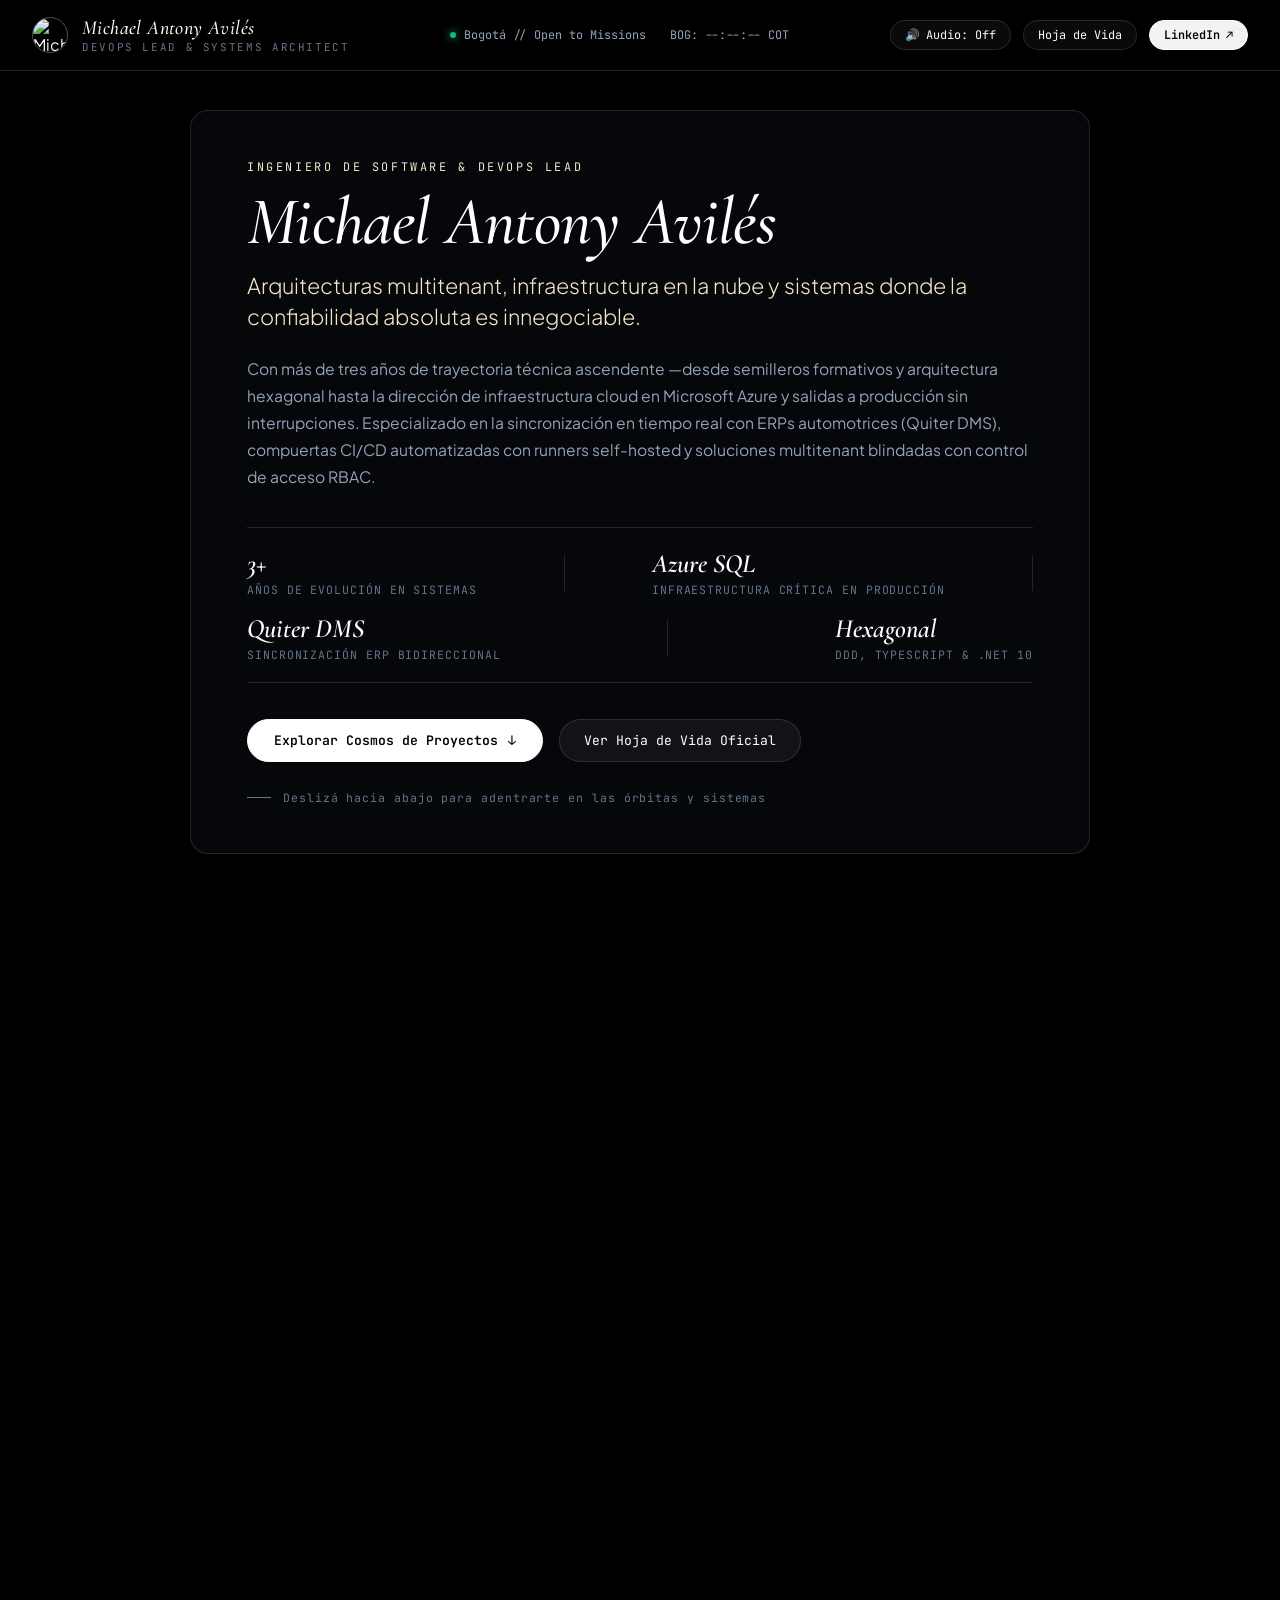
==== index.html @ 1e2b3e04 "feat(artistic): void black cosmos, nebulae dust, floating tech emblems and cursive typography" ====
<!DOCTYPE html>
<html lang="es">
<head>
  <meta charset="UTF-8">
  <meta name="viewport" content="width=device-width, initial-scale=1.0">
  <title>Michael Antony Avilés — DevOps Lead & Systems Architect</title>
  
  <meta name="description" content="Portal de Michael Antony Avilés. DevOps Lead, Arquitecturas Multitenant, .NET 10, Azure Cloud y Sistemas de Misión Crítica.">
  <meta property="og:title" content="Michael Antony Avilés — DevOps Lead & Systems Architect">
  <meta property="og:description" content="Exploración interactiva del cosmos de sistemas: Sysmed v2, Systime Enterprise, Cloud Azure y automatización.">
  <meta property="og:type" content="website">
  <meta name="theme-color" content="#000000">

  <link rel="stylesheet" href="css/style.css">
  
  <script type="importmap">
  {
    "imports": {
      "three": "https://cdnjs.cloudflare.com/ajax/libs/three.js/0.160.0/three.module.min.js",
      "three/addons/": "https://esm.sh/three@0.160.0/examples/jsm/"
    }
  }
  </script>
</head>
<body class="cosmos-artistic-mode">

  <!-- Fullscreen 3D WebGL Canvas Layer -->
  <div id="webgl-container"></div>
  <div class="cosmic-vignette"></div>

  <!-- Minimalist Artistic HUD Header -->
  <header class="hud-header">
    <div class="hud-content">
      <div class="hud-brand" id="btn-brand-home" style="cursor: pointer;">
        <img src="https://github.com/Mitchel2003.png" alt="Michael Avilés" class="hud-avatar" width="34" height="34">
        <div class="hud-callsign">
          <span class="hud-name">Michael Antony Avilés</span>
          <span class="hud-tag">DevOps Lead & Systems Architect</span>
        </div>
      </div>

      <div class="hud-telemetry">
        <div class="telemetry-item">
          <span class="status-beacon"></span>
          <span>Bogotá // Open to Missions</span>
        </div>
        <div class="telemetry-item" id="telemetry-time">
          BOG: --:--:-- COT
        </div>
      </div>

      <div class="hud-actions">
        <button class="hud-btn" id="sound-toggle" title="Activar/Silenciar Audio">
          <span id="sound-icon">🔊</span>
          <span id="sound-label">Audio: Off</span>
        </button>
        <button class="hud-btn btn-open-cv" title="Ver Hoja de Vida Completa">
          <span>Hoja de Vida</span>
        </button>
        <a href="https://linkedin.com/in/Mitchel2003" target="_blank" rel="noopener noreferrer" class="hud-btn primary">
          <span>LinkedIn</span>
          <span>↗</span>
        </a>
      </div>
    </div>
  </header>

  <!-- Two-Phase Scroll Container -->
  <div class="scroll-wrapper" id="scroll-wrapper">

    <!-- PHASE 1: Artistic Executive Profile (Human, Elegant, Cursive Accents) -->
    <section class="section-presentation" id="sec-presentation">
      <div class="profile-artistic">
        <span class="kicker-artistic">Ingeniero de Software & DevOps Lead</span>
        <h1 class="name-artistic">Michael Antony Avilés</h1>
        <p class="subtitle-artistic">
          Arquitecturas multitenant, infraestructura en la nube y sistemas donde la confiabilidad absoluta es innegociable.
        </p>

        <p class="narrative-text">
          Con más de tres años de trayectoria técnica ascendente —desde semilleros formativos y arquitectura hexagonal 
          hasta la dirección de infraestructura cloud en Microsoft Azure y salidas a producción sin interrupciones. 
          Especializado en la sincronización en tiempo real con ERPs automotrices (Quiter DMS), compuertas CI/CD automatizadas 
          con runners self-hosted y soluciones multitenant blindadas con control de acceso RBAC.
        </p>

        <!-- Floating Architectural Metrics -->
        <div class="metrics-row">
          <div class="metric-item">
            <span class="metric-num">3+</span>
            <span class="metric-label">Años de Evolución en Sistemas</span>
          </div>
          <div class="metric-divider"></div>
          <div class="metric-item">
            <span class="metric-num">Azure SQL</span>
            <span class="metric-label">Infraestructura Crítica en Producción</span>
          </div>
          <div class="metric-divider"></div>
          <div class="metric-item">
            <span class="metric-num">Quiter DMS</span>
            <span class="metric-label">Sincronización ERP Bidireccional</span>
          </div>
          <div class="metric-divider"></div>
          <div class="metric-item">
            <span class="metric-num">Hexagonal</span>
            <span class="metric-label">DDD, TypeScript & .NET 10</span>
          </div>
        </div>

        <div class="artistic-actions">
          <button class="action-explore" id="btn-scroll-to-cosmos">
            <span>Explorar Cosmos de Proyectos</span>
            <span class="action-arrow">↓</span>
          </button>
          <button class="action-cv btn-open-cv">
            <span>Ver Hoja de Vida Oficial</span>
          </button>
        </div>

        <div class="scroll-indicator">
          <span class="scroll-line"></span>
          <span>Deslizá hacia abajo para adentrarte en las órbitas y sistemas</span>
        </div>
      </div>
    </section>

    <!-- PHASE 2: Deep 3D Cosmos Space Viewport -->
    <section class="section-cosmos" id="sec-cosmos">
      <div class="cosmos-title-overlay" id="cosmos-badge">
        <span class="cosmos-kicker">Órbitas Tecnológicas</span>
        <h2 class="cosmos-heading">Sistemas Alrededor de la Singularidad</h2>
        <p class="cosmos-subtext">Hacé click en cualquier tecnología o arrastrá para navegar en 360°.</p>
      </div>
    </section>

  </div>

  <!-- Floating Holographic Project Dossier Panel -->
  <aside class="project-dossier" id="project-dossier">
    <div class="dossier-header">
      <div>
        <span class="dossier-badge" id="dossier-badge">PRODUCCIÓN ACTIVA</span>
        <h2 class="dossier-title" id="dossier-title">Systime Enterprise</h2>
        <span class="dossier-tech-tag" id="dossier-tech-tag">C# / .NET 10</span>
      </div>
      <button class="dossier-close" id="dossier-close" title="Cerrar y volver a la singularidad">✕</button>
    </div>

    <div class="dossier-body">
      <div class="dossier-role" id="dossier-role">DevOps Lead & Systems Engineer</div>
      <p class="dossier-desc" id="dossier-desc">
        Plataforma empresarial para talleres y concesionarios con sincronización en tiempo real hacia ERP Quiter DMS.
      </p>

      <div class="dossier-section-label">STACK & ARQUITECTURA</div>
      <div class="tech-pills" id="dossier-tech-pills">
        <!-- Injected dynamically -->
      </div>
    </div>

    <div class="dossier-footer">
      <a href="#" target="_blank" rel="noopener noreferrer" class="dossier-btn-main" id="dossier-link">
        <span>Ir al Proyecto / Repositorio</span>
        <span>↗</span>
      </a>
      <button class="dossier-btn-sub btn-open-cv">
        <span>Ficha en CV</span>
      </button>
    </div>
  </aside>

  <!-- Tactical Orbital Dock (Bottom Selector with Real Tech Icons) -->
  <nav class="orbit-dock" id="orbit-dock">
    <button class="dock-btn active" data-target="singularidad">
      <span class="dock-icon">⊙</span>
      <span class="dock-text">Singularidad</span>
    </button>
    <button class="dock-btn" data-target="sysmed-v2" title="Proyecto Núcleo Central">
      <img src="assets/icons/typescript.svg" alt="TypeScript" width="16" height="16">
      <span class="dock-text">Sysmed v2 (Núcleo)</span>
    </button>
    <button class="dock-btn" data-target="systime" title="C# / .NET 10 - Actual">
      <img src="assets/icons/dotnet.svg" alt=".NET" width="16" height="16">
      <span class="dock-text">Systime (C# / .NET)</span>
    </button>
    <button class="dock-btn" data-target="ecommerce" title="TypeScript E-Commerce">
      <img src="assets/icons/typescript.svg" alt="TypeScript" width="16" height="16">
      <span class="dock-text">E-Commerce (TS)</span>
    </button>
    <button class="dock-btn" data-target="gestion-salud" title="JavaScript SisMed v0">
      <img src="assets/icons/javascript.svg" alt="JavaScript" width="16" height="16">
      <span class="dock-text">SisMed v0 (JS)</span>
    </button>
    <button class="dock-btn" data-target="kequi" title="Java App Kequi">
      <img src="assets/icons/java.svg" alt="Java" width="16" height="16">
      <span class="dock-text">App Kequi (Java)</span>
    </button>
    <button class="dock-btn" data-target="rpa-bots" title="Python & Win32 RPA">
      <img src="assets/icons/python.svg" alt="Python" width="16" height="16">
      <span class="dock-text">Bots RPA (Python)</span>
    </button>
  </nav>

  <!-- Interactive CV Modal Viewer -->
  <div class="modal-backdrop" id="cv-modal-backdrop">
    <div class="cv-modal">
      <div class="cv-modal-header">
        <div class="cv-modal-title">
          <span>Michael Antony Avilés — Hoja de Vida Oficial</span>
        </div>
        <div class="cv-modal-actions">
          <button class="cv-modal-btn" id="btn-print-cv" title="Imprimir o guardar como PDF">
            🖨 Imprimir / PDF
          </button>
          <a href="cv_template.html" target="_blank" class="cv-modal-btn" title="Abrir en pestaña completa">
            ↗ Pestaña Nueva
          </a>
          <button class="cv-modal-btn" id="btn-close-cv" style="background: rgba(239, 68, 68, 0.2); border-color: rgba(239, 68, 68, 0.4);">
            ✕ Cerrar
          </button>
        </div>
      </div>
      <iframe id="cv-iframe" class="cv-iframe" src="cv_template.html" title="CV Viewer"></iframe>
    </div>
  </div>

  <script type="module" src="js/main.js"></script>
</body>
</html>
---- css/style.css ----
@import url('https://fonts.googleapis.com/css2?family=Cormorant+Garamond:ital,wght@0,300;0,400;0,500;0,600;0,700;1,400;1,600;1,700&family=Italiana&family=JetBrains+Mono:wght@300;400;500&family=Plus+Jakarta+Sans:wght@300;400;500;600;700&display=swap');

:root {
  --bg-pure: #000000;
  --bg-glass: rgba(10, 12, 18, 0.72);
  --border-delicate: rgba(255, 255, 255, 0.12);
  --border-active: rgba(0, 245, 255, 0.45);
  
  --cyan: #00f5ff;
  --cyan-subtle: rgba(0, 245, 255, 0.15);
  --gold: #f5e6c8;
  --gold-glow: rgba(245, 230, 200, 0.25);
  --violet: #c084fc;
  --emerald: #10b981;
  
  --text-main: #f8fafc;
  --text-secondary: #94a3b8;
  --text-muted: #64748b;
  
  --font-serif: 'Cormorant Garamond', 'Italiana', Georgia, serif;
  --font-sans: 'Plus Jakarta Sans', -apple-system, sans-serif;
  --font-mono: 'JetBrains Mono', monospace;
  
  --radius-sm: 4px;
  --radius-md: 10px;
  --radius-lg: 18px;
}

* {
  margin: 0;
  padding: 0;
  box-sizing: border-box;
}

html {
  scroll-behavior: smooth;
  color-scheme: dark;
}

body.cosmos-artistic-mode {
  background-color: var(--bg-pure);
  color: var(--text-main);
  font-family: var(--font-sans);
  overflow-x: hidden;
  overflow-y: auto;
  min-height: 200vh;
}

/* 3D WebGL Canvas Layer */
#webgl-container {
  position: fixed;
  top: 0;
  left: 0;
  width: 100vw;
  height: 100vh;
  z-index: 1;
  pointer-events: auto;
  cursor: grab;
}

#webgl-container:active {
  cursor: grabbing;
}

.cosmic-vignette {
  position: fixed;
  top: 0;
  left: 0;
  width: 100vw;
  height: 100vh;
  background: radial-gradient(circle at 50% 50%, rgba(0, 0, 0, 0.1) 40%, rgba(0, 0, 0, 0.85) 100%);
  pointer-events: none;
  z-index: 2;
}

/* Artistic Minimalist Header */
.hud-header {
  position: fixed;
  top: 0;
  left: 0;
  right: 0;
  z-index: 80;
  padding: 16px 32px;
  background: rgba(0, 0, 0, 0.65);
  backdrop-filter: blur(20px);
  -webkit-backdrop-filter: blur(20px);
  border-bottom: 1px solid var(--border-delicate);
}

.hud-content {
  max-width: 1440px;
  margin: 0 auto;
  display: flex;
  align-items: center;
  justify-content: space-between;
  gap: 16px;
}

.hud-brand {
  display: flex;
  align-items: center;
  gap: 14px;
}

.hud-avatar {
  width: 36px;
  height: 36px;
  border-radius: 50%;
  border: 1px solid rgba(255, 255, 255, 0.3);
  object-fit: cover;
}

.hud-callsign {
  display: flex;
  flex-direction: column;
}

.hud-name {
  font-family: var(--font-serif);
  font-style: italic;
  font-size: 1.25rem;
  font-weight: 500;
  color: #ffffff;
  letter-spacing: 0.02em;
}

.hud-tag {
  font-family: var(--font-mono);
  font-size: 0.68rem;
  color: var(--text-muted);
  letter-spacing: 0.15em;
  text-transform: uppercase;
}

.hud-telemetry {
  display: flex;
  align-items: center;
  gap: 24px;
  font-family: var(--font-mono);
  font-size: 0.74rem;
  color: var(--text-secondary);
}

.telemetry-item {
  display: flex;
  align-items: center;
  gap: 8px;
}

.status-beacon {
  width: 6px;
  height: 6px;
  border-radius: 50%;
  background-color: var(--emerald);
  box-shadow: 0 0 8px var(--emerald);
}

.hud-actions {
  display: flex;
  align-items: center;
  gap: 12px;
}

.hud-btn {
  font-family: var(--font-mono);
  font-size: 0.74rem;
  padding: 6px 14px;
  border-radius: 9999px;
  background: rgba(255, 255, 255, 0.04);
  border: 1px solid var(--border-delicate);
  color: var(--text-main);
  cursor: pointer;
  display: inline-flex;
  align-items: center;
  gap: 6px;
  text-decoration: none;
  transition: all 0.25s ease;
}

.hud-btn:hover {
  background: rgba(255, 255, 255, 0.12);
  border-color: rgba(255, 255, 255, 0.3);
  transform: translateY(-1px);
}

.hud-btn.primary {
  background: rgba(255, 255, 255, 0.95);
  color: #000000;
  font-weight: 600;
  border-color: #ffffff;
}

.hud-btn.primary:hover {
  background: #ffffff;
  box-shadow: 0 0 16px rgba(255, 255, 255, 0.3);
}

/* Two-Phase Scroll Container */
.scroll-wrapper {
  position: relative;
  z-index: 10;
  width: 100%;
}

/* PHASE 1: Executive Profile (Artistic & Refined) */
.section-presentation {
  min-height: 100vh;
  display: flex;
  align-items: center;
  justify-content: center;
  padding: 110px 24px 70px 24px;
}

.profile-artistic {
  max-width: 900px;
  width: 100%;
  background: rgba(8, 10, 16, 0.7);
  backdrop-filter: blur(24px);
  -webkit-backdrop-filter: blur(24px);
  border: 1px solid var(--border-delicate);
  border-radius: var(--radius-lg);
  padding: 48px 56px;
  box-shadow: 0 30px 80px rgba(0, 0, 0, 0.85);
  position: relative;
}

.kicker-artistic {
  font-family: var(--font-mono);
  font-size: 0.74rem;
  letter-spacing: 0.22em;
  text-transform: uppercase;
  color: var(--gold);
  margin-bottom: 12px;
  display: block;
}

.name-artistic {
  font-family: var(--font-serif);
  font-style: italic;
  font-size: clamp(2.8rem, 5.5vw, 4.2rem);
  font-weight: 500;
  color: #ffffff;
  line-height: 1.05;
  margin-bottom: 12px;
  letter-spacing: -0.01em;
}

.subtitle-artistic {
  font-size: clamp(1.1rem, 2vw, 1.35rem);
  color: var(--gold);
  font-weight: 300;
  line-height: 1.45;
  margin-bottom: 24px;
  max-width: 760px;
}

.narrative-text {
  font-size: 0.98rem;
  color: var(--text-secondary);
  line-height: 1.72;
  margin-bottom: 36px;
  max-width: 820px;
}

/* Floating Architectural Metrics (Delicate hairline design) */
.metrics-row {
  display: flex;
  flex-wrap: wrap;
  align-items: center;
  justify-content: space-between;
  border-top: 1px solid var(--border-delicate);
  border-bottom: 1px solid var(--border-delicate);
  padding: 20px 0;
  margin-bottom: 36px;
  gap: 16px;
}

.metric-item {
  display: flex;
  flex-direction: column;
}

.metric-num {
  font-family: var(--font-serif);
  font-style: italic;
  font-size: 1.65rem;
  color: #ffffff;
  font-weight: 600;
}

.metric-label {
  font-family: var(--font-mono);
  font-size: 0.72rem;
  color: var(--text-muted);
  text-transform: uppercase;
  letter-spacing: 0.08em;
  margin-top: 2px;
}

.metric-divider {
  width: 1px;
  height: 36px;
  background-color: var(--border-delicate);
}

.artistic-actions {
  display: flex;
  flex-wrap: wrap;
  gap: 16px;
  margin-bottom: 28px;
}

.action-explore {
  font-family: var(--font-mono);
  font-size: 0.82rem;
  padding: 12px 26px;
  border-radius: 9999px;
  background: #ffffff;
  color: #000000;
  border: 1px solid #ffffff;
  cursor: pointer;
  display: inline-flex;
  align-items: center;
  gap: 10px;
  font-weight: 600;
  transition: all 0.25s ease;
}

.action-explore:hover {
  background: var(--gold);
  border-color: var(--gold);
  transform: translateY(-2px);
  box-shadow: 0 8px 24px rgba(255, 255, 255, 0.2);
}

.action-cv {
  font-family: var(--font-mono);
  font-size: 0.82rem;
  padding: 12px 24px;
  border-radius: 9999px;
  background: rgba(255, 255, 255, 0.05);
  border: 1px solid var(--border-delicate);
  color: #ffffff;
  cursor: pointer;
  transition: all 0.25s ease;
}

.action-cv:hover {
  background: rgba(255, 255, 255, 0.12);
  border-color: rgba(255, 255, 255, 0.4);
}

.scroll-indicator {
  display: flex;
  align-items: center;
  gap: 12px;
  font-family: var(--font-mono);
  font-size: 0.72rem;
  color: var(--text-muted);
  letter-spacing: 0.08em;
}

.scroll-line {
  width: 24px;
  height: 1px;
  background-color: var(--text-muted);
}

/* PHASE 2: Deep 3D Cosmos Space */
.section-cosmos {
  min-height: 100vh;
  position: relative;
  pointer-events: none;
}

.cosmos-title-overlay {
  position: fixed;
  top: 90px;
  left: 36px;
  max-width: 420px;
  z-index: 30;
  pointer-events: none;
  opacity: 0;
  transform: translateY(-10px);
  transition: opacity 0.5s ease, transform 0.5s ease;
}

.cosmos-title-overlay.visible {
  opacity: 1;
  transform: translateY(0);
}

.cosmos-kicker {
  font-family: var(--font-mono);
  font-size: 0.72rem;
  color: var(--gold);
  letter-spacing: 0.2em;
  text-transform: uppercase;
  display: block;
  margin-bottom: 4px;
}

.cosmos-heading {
  font-family: var(--font-serif);
  font-style: italic;
  font-size: 1.85rem;
  font-weight: 500;
  color: #ffffff;
  margin-bottom: 6px;
}

.cosmos-subtext {
  font-size: 0.84rem;
  color: var(--text-secondary);
}

/* Floating Holographic Project Dossier */
.project-dossier {
  position: fixed;
  right: 32px;
  top: 90px;
  bottom: 85px;
  width: 410px;
  max-width: calc(100vw - 40px);
  z-index: 70;
  background: rgba(5, 7, 12, 0.85);
  backdrop-filter: blur(28px);
  -webkit-backdrop-filter: blur(28px);
  border: 1px solid var(--border-delicate);
  border-radius: var(--radius-lg);
  box-shadow: 0 30px 70px rgba(0, 0, 0, 0.9), 0 0 30px rgba(255, 255, 255, 0.05);
  display: flex;
  flex-direction: column;
  justify-content: space-between;
  padding: 32px;
  transform: translateX(120%);
  opacity: 0;
  pointer-events: none;
  transition: transform 0.45s cubic-bezier(0.16, 1, 0.3, 1), opacity 0.4s ease;
}

.project-dossier.active {
  transform: translateX(0);
  opacity: 1;
  pointer-events: auto;
}

.dossier-header {
  display: flex;
  align-items: flex-start;
  justify-content: space-between;
  margin-bottom: 16px;
}

.dossier-badge {
  font-family: var(--font-mono);
  font-size: 0.7rem;
  padding: 4px 10px;
  border-radius: 9999px;
  background: rgba(255, 255, 255, 0.06);
  border: 1px solid rgba(255, 255, 255, 0.2);
  color: var(--gold);
  display: inline-block;
  margin-bottom: 8px;
}

.dossier-title {
  font-family: var(--font-serif);
  font-style: italic;
  font-size: 1.8rem;
  font-weight: 500;
  color: #ffffff;
  line-height: 1.15;
}

.dossier-tech-tag {
  font-family: var(--font-mono);
  font-size: 0.76rem;
  color: var(--cyan);
  display: block;
  margin-top: 4px;
}

.dossier-close {
  background: rgba(255, 255, 255, 0.05);
  border: 1px solid var(--border-delicate);
  color: #ffffff;
  width: 32px;
  height: 32px;
  border-radius: 50%;
  cursor: pointer;
  display: flex;
  align-items: center;
  justify-content: center;
  font-size: 0.85rem;
  transition: all 0.2s ease;
}

.dossier-close:hover {
  background: rgba(255, 255, 255, 0.2);
}

.dossier-body {
  flex: 1;
  overflow-y: auto;
  padding-right: 6px;
  margin-bottom: 20px;
}

.dossier-role {
  font-family: var(--font-mono);
  font-size: 0.82rem;
  color: #c4b5fd;
  margin-bottom: 12px;
}

.dossier-desc {
  font-size: 0.92rem;
  color: var(--text-secondary);
  line-height: 1.65;
  margin-bottom: 20px;
}

.dossier-section-label {
  font-family: var(--font-mono);
  font-size: 0.7rem;
  color: var(--gold);
  letter-spacing: 0.1em;
  margin-bottom: 10px;
}

.tech-pills {
  display: flex;
  flex-wrap: wrap;
  gap: 6px;
}

.tech-pill {
  font-family: var(--font-mono);
  font-size: 0.72rem;
  padding: 4px 10px;
  border-radius: var(--radius-sm);
  background: rgba(255, 255, 255, 0.05);
  border: 1px solid rgba(255, 255, 255, 0.1);
  color: #ffffff;
}

.dossier-footer {
  display: flex;
  gap: 12px;
  border-top: 1px solid var(--border-delicate);
  padding-top: 18px;
}

.dossier-btn-main {
  flex: 1;
  font-family: var(--font-mono);
  font-size: 0.78rem;
  padding: 10px 16px;
  border-radius: 9999px;
  background: #ffffff;
  color: #000000;
  border: 1px solid #ffffff;
  text-decoration: none;
  font-weight: 600;
  display: inline-flex;
  align-items: center;
  justify-content: center;
  gap: 8px;
  transition: all 0.2s ease;
}

.dossier-btn-main:hover {
  background: var(--gold);
  border-color: var(--gold);
}

.dossier-btn-sub {
  font-family: var(--font-mono);
  font-size: 0.78rem;
  padding: 10px 16px;
  border-radius: 9999px;
  background: rgba(255, 255, 255, 0.05);
  border: 1px solid var(--border-delicate);
  color: #ffffff;
  cursor: pointer;
  transition: all 0.2s ease;
}

.dossier-btn-sub:hover {
  background: rgba(255, 255, 255, 0.15);
}

/* Tactical Orbital Dock (Refined glass pill) */
.orbit-dock {
  position: fixed;
  bottom: 24px;
  left: 50%;
  transform: translateX(-50%);
  z-index: 50;
  display: flex;
  align-items: center;
  gap: 8px;
  background: rgba(6, 8, 14, 0.85);
  backdrop-filter: blur(24px);
  -webkit-backdrop-filter: blur(24px);
  border: 1px solid var(--border-delicate);
  border-radius: 9999px;
  padding: 6px 14px;
  box-shadow: 0 16px 40px rgba(0, 0, 0, 0.9);
  opacity: 0;
  pointer-events: none;
  transition: opacity 0.45s ease, transform 0.45s ease;
}

.orbit-dock.visible {
  opacity: 1;
  pointer-events: auto;
}

.dock-btn {
  font-family: var(--font-mono);
  font-size: 0.75rem;
  padding: 7px 14px;
  border-radius: 9999px;
  color: var(--text-secondary);
  background: none;
  border: 1px solid transparent;
  cursor: pointer;
  display: inline-flex;
  align-items: center;
  gap: 8px;
  transition: all 0.25s ease;
  white-space: nowrap;
}

.dock-btn:hover, .dock-btn.active {
  color: #ffffff;
  background: rgba(255, 255, 255, 0.12);
  border-color: rgba(255, 255, 255, 0.25);
}

.dock-btn.active {
  font-weight: 600;
  color: var(--gold);
}

/* CV Modal */
.modal-backdrop {
  position: fixed;
  top: 0;
  left: 0;
  width: 100vw;
  height: 100vh;
  background: rgba(0, 0, 0, 0.92);
  backdrop-filter: blur(16px);
  z-index: 200;
  display: none;
  justify-content: center;
  align-items: center;
  padding: 24px;
}

.modal-backdrop.active {
  display: flex;
}

.cv-modal {
  width: 100%;
  max-width: 960px;
  height: 90vh;
  background: #ffffff;
  border-radius: var(--radius-md);
  overflow: hidden;
  display: flex;
  flex-direction: column;
  box-shadow: 0 30px 80px rgba(0, 0, 0, 0.95);
  animation: modalScale 0.3s cubic-bezier(0.16, 1, 0.3, 1);
}

@keyframes modalScale {
  from { opacity: 0; transform: scale(0.96); }
  to { opacity: 1; transform: scale(1); }
}

.cv-modal-header {
  background: #0f172a;
  color: #ffffff;
  padding: 12px 20px;
  display: flex;
  align-items: center;
  justify-content: space-between;
  border-bottom: 1px solid rgba(255, 255, 255, 0.1);
}

.cv-modal-title {
  font-family: var(--font-sans);
  font-size: 0.92rem;
  font-weight: 600;
}

.cv-modal-actions {
  display: flex;
  align-items: center;
  gap: 10px;
}

.cv-modal-btn {
  font-family: var(--font-mono);
  font-size: 0.75rem;
  background: rgba(255, 255, 255, 0.12);
  color: #ffffff;
  border: 1px solid rgba(255, 255, 255, 0.2);
  border-radius: var(--radius-sm);
  padding: 5px 12px;
  cursor: pointer;
  text-decoration: none;
  transition: all 0.2s ease;
}

.cv-modal-btn:hover {
  background: #ffffff;
  color: #000000;
}

.cv-iframe {
  width: 100%;
  flex: 1;
  border: none;
  background: #f1f5f9;
}

/* Responsive */
@media (max-width: 768px) {
  .hud-telemetry {
    display: none;
  }

  .profile-artistic {
    padding: 32px 24px;
  }

  .metrics-divider {
    display: none;
  }

  .orbit-dock {
    width: 95%;
    overflow-x: auto;
    padding: 6px 8px;
    justify-content: flex-start;
  }

  .dock-btn {
    padding: 6px 10px;
    font-size: 0.7rem;
  }

  .project-dossier {
    left: 16px;
    right: 16px;
    width: auto;
    top: auto;
    bottom: 75px;
    height: 60vh;
  }
}
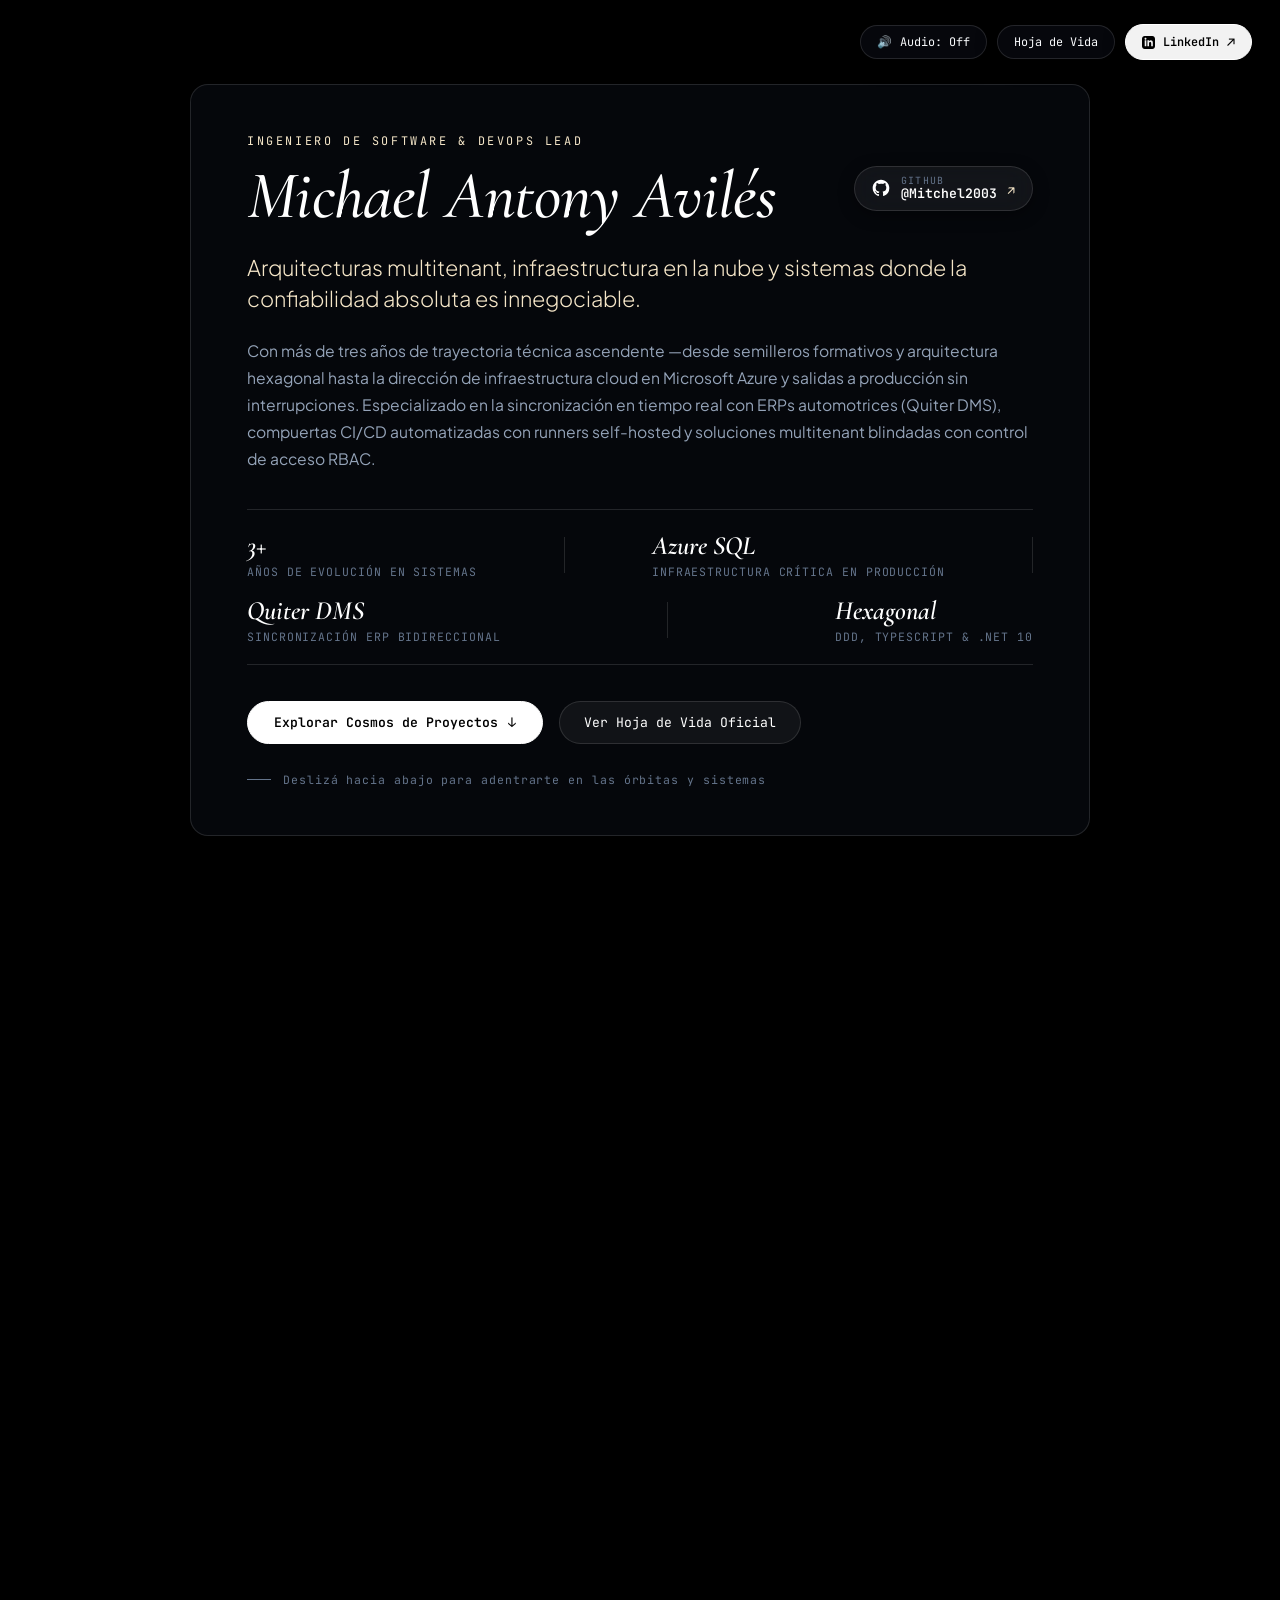
==== commit 9d215a73: "feat(cosmos): switch to csharp emblem, boost icon color fidelity, add github badge and constellation" ====
--- a/index.html
+++ b/index.html
@@ -28,42 +28,21 @@
   <div id="webgl-container"></div>
   <div class="cosmic-vignette"></div>
 
-  <!-- Minimalist Artistic HUD Header -->
-  <header class="hud-header">
-    <div class="hud-content">
-      <div class="hud-brand" id="btn-brand-home" style="cursor: pointer;">
-        <img src="https://github.com/Mitchel2003.png" alt="Michael Avilés" class="hud-avatar" width="34" height="34">
-        <div class="hud-callsign">
-          <span class="hud-name">Michael Antony Avilés</span>
-          <span class="hud-tag">DevOps Lead & Systems Architect</span>
-        </div>
-      </div>
-
-      <div class="hud-telemetry">
-        <div class="telemetry-item">
-          <span class="status-beacon"></span>
-          <span>Bogotá // Open to Missions</span>
-        </div>
-        <div class="telemetry-item" id="telemetry-time">
-          BOG: --:--:-- COT
-        </div>
-      </div>
-
-      <div class="hud-actions">
-        <button class="hud-btn" id="sound-toggle" title="Activar/Silenciar Audio">
-          <span id="sound-icon">🔊</span>
-          <span id="sound-label">Audio: Off</span>
-        </button>
-        <button class="hud-btn btn-open-cv" title="Ver Hoja de Vida Completa">
-          <span>Hoja de Vida</span>
-        </button>
-        <a href="https://linkedin.com/in/Mitchel2003" target="_blank" rel="noopener noreferrer" class="hud-btn primary">
-          <span>LinkedIn</span>
-          <span>↗</span>
-        </a>
-      </div>
-    </div>
-  </header>
+  <!-- Floating Corner Action Controls (Audio, CV, LinkedIn) -->
+  <aside class="floating-top-actions" aria-label="Controles del sistema">
+    <button class="action-pill" id="sound-toggle" title="Activar/Silenciar Audio">
+      <span id="sound-icon">🔊</span>
+      <span id="sound-label">Audio: Off</span>
+    </button>
+    <button class="action-pill btn-open-cv" title="Ver Hoja de Vida Completa">
+      <span>Hoja de Vida</span>
+    </button>
+    <a href="https://linkedin.com/in/Mitchel2003" target="_blank" rel="noopener noreferrer" class="action-pill primary" title="Conectar en LinkedIn">
+      <svg width="13" height="13" viewBox="0 0 24 24" fill="currentColor"><path d="M19 0h-14c-2.761 0-5 2.239-5 5v14c0 2.761 2.239 5 5 5h14c2.762 0 5-2.239 5-5v-14c0-2.761-2.238-5-5-5zm-11 19h-3v-11h3v11zm-1.5-12.268c-.966 0-1.75-.79-1.75-1.764s.784-1.764 1.75-1.764 1.75.79 1.75 1.764-.783 1.764-1.75 1.764zm13.5 12.268h-3v-5.604c0-3.368-4-3.113-4 0v5.604h-3v-11h3v1.765c1.396-2.586 7-2.777 7 2.476v6.759z"/></svg>
+      <span>LinkedIn</span>
+      <span class="ctrl-arrow">↗</span>
+    </a>
+  </aside>
 
   <!-- Two-Phase Scroll Container -->
   <div class="scroll-wrapper" id="scroll-wrapper">
@@ -71,8 +50,22 @@
     <!-- PHASE 1: Artistic Executive Profile (Human, Elegant, Cursive Accents) -->
     <section class="section-presentation" id="sec-presentation">
       <div class="profile-artistic">
-        <span class="kicker-artistic">Ingeniero de Software & DevOps Lead</span>
-        <h1 class="name-artistic">Michael Antony Avilés</h1>
+        <div class="name-header-row">
+          <div>
+            <span class="kicker-artistic">Ingeniero de Software & DevOps Lead</span>
+            <h1 class="name-artistic">Michael Antony Avilés</h1>
+          </div>
+          <a href="https://github.com/Mitchel2003" target="_blank" rel="noopener noreferrer" class="github-profile-badge" title="Visitar GitHub @Mitchel2003">
+            <svg width="20" height="20" viewBox="0 0 24 24" fill="currentColor">
+              <path fill-rule="evenodd" clip-rule="evenodd" d="M12 2C6.477 2 2 6.484 2 12.017c0 4.425 2.865 8.18 6.839 9.504.5.092.682-.217.682-.483 0-.237-.008-.868-.013-1.703-2.782.605-3.369-1.343-3.369-1.343-.454-1.158-1.11-1.466-1.11-1.466-.908-.62.069-.608.069-.608 1.003.07 1.53 1.032 1.53 1.032.892 1.53 2.341 1.088 2.91.832.092-.647.35-1.088.636-1.338-2.22-.253-4.555-1.113-4.555-4.951 0-1.093.39-1.988 1.029-2.688-.103-.253-.446-1.272.098-2.65 0 0 .84-.27 2.75 1.026A9.564 9.564 0 0112 6.844c.85.004 1.705.115 2.504.337 1.909-1.296 2.747-1.027 2.747-1.027.546 1.379.202 2.398.1 2.651.64.7 1.028 1.595 1.028 2.688 0 3.848-2.339 4.695-4.566 4.943.359.309.678.92.678 1.855 0 1.338-.012 2.419-.012 2.747 0 .268.18.58.688.482A10.019 10.019 0 0022 12.017C22 6.484 17.522 2 12 2z"/>
+            </svg>
+            <div class="github-badge-text">
+              <span class="github-label">GitHub</span>
+              <span class="github-handle">@Mitchel2003</span>
+            </div>
+            <span class="github-arrow">↗</span>
+          </a>
+        </div>
         <p class="subtitle-artistic">
           Arquitecturas multitenant, infraestructura en la nube y sistemas donde la confiabilidad absoluta es innegociable.
         </p>
@@ -169,37 +162,54 @@
     </div>
   </aside>
 
-  <!-- Tactical Orbital Dock (Bottom Selector with Real Tech Icons) -->
-  <nav class="orbit-dock" id="orbit-dock">
-    <button class="dock-btn active" data-target="singularidad">
-      <span class="dock-icon">⊙</span>
-      <span class="dock-text">Singularidad</span>
-    </button>
-    <button class="dock-btn" data-target="sysmed-v2" title="Proyecto Núcleo Central">
-      <img src="assets/icons/typescript.svg" alt="TypeScript" width="16" height="16">
-      <span class="dock-text">Sysmed v2 (Núcleo)</span>
-    </button>
-    <button class="dock-btn" data-target="systime" title="C# / .NET 10 - Actual">
-      <img src="assets/icons/dotnet.svg" alt=".NET" width="16" height="16">
-      <span class="dock-text">Systime (C# / .NET)</span>
-    </button>
-    <button class="dock-btn" data-target="ecommerce" title="TypeScript E-Commerce">
-      <img src="assets/icons/typescript.svg" alt="TypeScript" width="16" height="16">
-      <span class="dock-text">E-Commerce (TS)</span>
-    </button>
-    <button class="dock-btn" data-target="gestion-salud" title="JavaScript SisMed v0">
-      <img src="assets/icons/javascript.svg" alt="JavaScript" width="16" height="16">
-      <span class="dock-text">SisMed v0 (JS)</span>
-    </button>
-    <button class="dock-btn" data-target="kequi" title="Java App Kequi">
-      <img src="assets/icons/java.svg" alt="Java" width="16" height="16">
-      <span class="dock-text">App Kequi (Java)</span>
-    </button>
-    <button class="dock-btn" data-target="rpa-bots" title="Python & Win32 RPA">
-      <img src="assets/icons/python.svg" alt="Python" width="16" height="16">
-      <span class="dock-text">Bots RPA (Python)</span>
-    </button>
-  </nav>
+  <!-- Tactical Orbital Constellation Dock -->
+  <div class="dock-container" id="orbit-dock">
+    <div class="dock-hud-readout" id="dock-hud-readout">
+      <span class="readout-orbit" id="readout-orbit-label">SISTEMA:</span>
+      <span class="readout-name" id="readout-project-name">Singularidad Gravitacional</span>
+      <span class="readout-tech" id="readout-project-tech">• Vista General</span>
+    </div>
+
+    <nav class="constellation-dock">
+      <button class="constellation-node active" data-target="singularidad" data-orbit="CENTRO" data-name="Singularidad Gravitacional" data-tech="Vista General" title="Singularidad (Centro)">
+        <span class="node-icon-symbol">⊙</span>
+        <span class="node-tooltip">Singularidad</span>
+      </button>
+
+      <div class="constellation-divider"></div>
+
+      <button class="constellation-node core-node" data-target="sysmed-v2" data-orbit="NÚCLEO" data-name="Sysmed v2" data-tech="TypeScript / Node.js" title="Sysmed v2 (Proyecto Núcleo)">
+        <img src="assets/icons/typescript.svg" alt="TypeScript" width="22" height="22" class="node-icon-img">
+        <span class="node-core-ring"></span>
+        <span class="node-tooltip">Sysmed v2 (Núcleo)</span>
+      </button>
+
+      <button class="constellation-node" data-target="systime" data-orbit="ÓRBITA I" data-name="Systime Enterprise" data-tech="C# / .NET 10" title="Systime Enterprise (C# / .NET 10)">
+        <img src="assets/icons/csharp.svg" alt="C#" width="22" height="22" class="node-icon-img">
+        <span class="node-tooltip">Systime (C#)</span>
+      </button>
+
+      <button class="constellation-node" data-target="ecommerce" data-orbit="ÓRBITA II" data-name="E-Commerce Platform" data-tech="TypeScript / React" title="E-Commerce (TypeScript)">
+        <img src="assets/icons/typescript.svg" alt="TypeScript" width="22" height="22" class="node-icon-img">
+        <span class="node-tooltip">E-Commerce (TS)</span>
+      </button>
+
+      <button class="constellation-node" data-target="gestion-salud" data-orbit="ÓRBITA III" data-name="SisMed v0 / Gestión Salud" data-tech="JavaScript / Web" title="SisMed v0 (JavaScript)">
+        <img src="assets/icons/javascript.svg" alt="JavaScript" width="22" height="22" class="node-icon-img">
+        <span class="node-tooltip">SisMed v0 (JS)</span>
+      </button>
+
+      <button class="constellation-node" data-target="kequi" data-orbit="ÓRBITA IV" data-name="App Kequi" data-tech="Java / Android" title="App Kequi (Java)">
+        <img src="assets/icons/java.svg" alt="Java" width="22" height="22" class="node-icon-img">
+        <span class="node-tooltip">App Kequi (Java)</span>
+      </button>
+
+      <button class="constellation-node" data-target="rpa-bots" data-orbit="ÓRBITA V" data-name="Bots RPA & Win32" data-tech="Python & Win32" title="Bots RPA (Python & Win32)">
+        <img src="assets/icons/python.svg" alt="Python" width="22" height="22" class="node-icon-img">
+        <span class="node-tooltip">Bots RPA (Python)</span>
+      </button>
+    </nav>
+  </div>
 
   <!-- Interactive CV Modal Viewer -->
   <div class="modal-backdrop" id="cv-modal-backdrop">
--- a/css/style.css
+++ b/css/style.css
@@ -73,126 +73,131 @@
   z-index: 2;
 }
 
-/* Artistic Minimalist Header */
-.hud-header {
+/* Floating Corner Action Deck (Audio, CV, LinkedIn) */
+.floating-top-actions {
   position: fixed;
-  top: 0;
-  left: 0;
-  right: 0;
-  z-index: 80;
-  padding: 16px 32px;
-  background: rgba(0, 0, 0, 0.65);
+  top: 24px;
+  right: 28px;
+  z-index: 100;
+  display: flex;
+  align-items: center;
+  gap: 10px;
+}
+
+.action-pill {
+  font-family: var(--font-mono);
+  font-size: 0.74rem;
+  padding: 8px 16px;
+  border-radius: 9999px;
+  background: rgba(8, 10, 16, 0.75);
   backdrop-filter: blur(20px);
   -webkit-backdrop-filter: blur(20px);
-  border-bottom: 1px solid var(--border-delicate);
-}
-
-.hud-content {
-  max-width: 1440px;
-  margin: 0 auto;
-  display: flex;
-  align-items: center;
-  justify-content: space-between;
-  gap: 16px;
-}
-
-.hud-brand {
-  display: flex;
-  align-items: center;
-  gap: 14px;
-}
-
-.hud-avatar {
-  width: 36px;
-  height: 36px;
-  border-radius: 50%;
-  border: 1px solid rgba(255, 255, 255, 0.3);
-  object-fit: cover;
-}
-
-.hud-callsign {
-  display: flex;
-  flex-direction: column;
-}
-
-.hud-name {
-  font-family: var(--font-serif);
-  font-style: italic;
-  font-size: 1.25rem;
-  font-weight: 500;
-  color: #ffffff;
-  letter-spacing: 0.02em;
-}
-
-.hud-tag {
-  font-family: var(--font-mono);
-  font-size: 0.68rem;
-  color: var(--text-muted);
-  letter-spacing: 0.15em;
-  text-transform: uppercase;
-}
-
-.hud-telemetry {
-  display: flex;
-  align-items: center;
-  gap: 24px;
-  font-family: var(--font-mono);
-  font-size: 0.74rem;
-  color: var(--text-secondary);
-}
-
-.telemetry-item {
-  display: flex;
-  align-items: center;
-  gap: 8px;
-}
-
-.status-beacon {
-  width: 6px;
-  height: 6px;
-  border-radius: 50%;
-  background-color: var(--emerald);
-  box-shadow: 0 0 8px var(--emerald);
-}
-
-.hud-actions {
-  display: flex;
-  align-items: center;
-  gap: 12px;
-}
-
-.hud-btn {
-  font-family: var(--font-mono);
-  font-size: 0.74rem;
-  padding: 6px 14px;
-  border-radius: 9999px;
-  background: rgba(255, 255, 255, 0.04);
   border: 1px solid var(--border-delicate);
   color: var(--text-main);
   cursor: pointer;
   display: inline-flex;
   align-items: center;
-  gap: 6px;
+  gap: 8px;
   text-decoration: none;
-  transition: all 0.25s ease;
-}
-
-.hud-btn:hover {
+  transition: all 0.25s cubic-bezier(0.16, 1, 0.3, 1);
+  box-shadow: 0 4px 20px rgba(0, 0, 0, 0.5);
+}
+
+.action-pill:hover {
   background: rgba(255, 255, 255, 0.12);
   border-color: rgba(255, 255, 255, 0.3);
-  transform: translateY(-1px);
-}
-
-.hud-btn.primary {
+  transform: translateY(-2px);
+  box-shadow: 0 6px 24px rgba(0, 0, 0, 0.7);
+}
+
+.action-pill.primary {
   background: rgba(255, 255, 255, 0.95);
   color: #000000;
   font-weight: 600;
   border-color: #ffffff;
 }
 
-.hud-btn.primary:hover {
+.action-pill.primary:hover {
   background: #ffffff;
-  box-shadow: 0 0 16px rgba(255, 255, 255, 0.3);
+  box-shadow: 0 0 20px rgba(255, 255, 255, 0.35);
+}
+
+.action-pill.primary svg {
+  color: #000000;
+}
+
+.ctrl-arrow {
+  font-size: 0.85rem;
+  transition: transform 0.2s ease;
+}
+
+.action-pill:hover .ctrl-arrow {
+  transform: translate(2px, -2px);
+}
+
+/* GitHub Profile Badge (Next to Name in Presentation) */
+.name-header-row {
+  display: flex;
+  align-items: flex-start;
+  justify-content: space-between;
+  gap: 20px;
+  margin-bottom: 8px;
+  flex-wrap: wrap;
+}
+
+.github-profile-badge {
+  display: inline-flex;
+  align-items: center;
+  gap: 10px;
+  padding: 8px 16px;
+  background: rgba(255, 255, 255, 0.05);
+  backdrop-filter: blur(16px);
+  -webkit-backdrop-filter: blur(16px);
+  border: 1px solid var(--border-delicate);
+  border-radius: 9999px;
+  color: #ffffff;
+  text-decoration: none;
+  transition: all 0.25s cubic-bezier(0.16, 1, 0.3, 1);
+  box-shadow: 0 4px 16px rgba(0, 0, 0, 0.4);
+  align-self: center;
+}
+
+.github-profile-badge:hover {
+  background: rgba(255, 255, 255, 0.14);
+  border-color: rgba(255, 255, 255, 0.35);
+  transform: translateY(-2px);
+  box-shadow: 0 8px 24px rgba(255, 255, 255, 0.12);
+}
+
+.github-badge-text {
+  display: flex;
+  flex-direction: column;
+  line-height: 1.15;
+}
+
+.github-label {
+  font-family: var(--font-mono);
+  font-size: 0.62rem;
+  color: var(--text-muted);
+  letter-spacing: 0.12em;
+  text-transform: uppercase;
+}
+
+.github-handle {
+  font-family: var(--font-mono);
+  font-size: 0.82rem;
+  font-weight: 600;
+  color: #ffffff;
+}
+
+.github-arrow {
+  font-size: 0.88rem;
+  color: var(--gold);
+  transition: transform 0.2s ease;
+}
+
+.github-profile-badge:hover .github-arrow {
+  transform: translate(2px, -2px);
 }
 
 /* Two-Phase Scroll Container */
@@ -208,7 +213,7 @@
   display: flex;
   align-items: center;
   justify-content: center;
-  padding: 110px 24px 70px 24px;
+  padding: 80px 24px 60px 24px;
 }
 
 .profile-artistic {
@@ -591,58 +596,172 @@
   background: rgba(255, 255, 255, 0.15);
 }
 
-/* Tactical Orbital Dock (Refined glass pill) */
-.orbit-dock {
+/* Tactical Orbital Constellation Dock */
+.dock-container {
   position: fixed;
   bottom: 24px;
   left: 50%;
-  transform: translateX(-50%);
+  transform: translateX(-50%) translateY(20px);
   z-index: 50;
   display: flex;
+  flex-direction: column;
+  align-items: center;
+  gap: 10px;
+  opacity: 0;
+  pointer-events: none;
+  transition: opacity 0.45s ease, transform 0.45s cubic-bezier(0.16, 1, 0.3, 1);
+}
+
+.dock-container.visible {
+  opacity: 1;
+  pointer-events: auto;
+  transform: translateX(-50%) translateY(0);
+}
+
+.dock-hud-readout {
+  display: inline-flex;
+  align-items: center;
+  gap: 6px;
+  background: rgba(4, 6, 12, 0.85);
+  backdrop-filter: blur(20px);
+  -webkit-backdrop-filter: blur(20px);
+  border: 1px solid rgba(255, 255, 255, 0.12);
+  border-radius: 9999px;
+  padding: 4px 14px;
+  font-family: var(--font-mono);
+  font-size: 0.7rem;
+  box-shadow: 0 8px 24px rgba(0, 0, 0, 0.6);
+  transition: all 0.3s ease;
+}
+
+.readout-orbit {
+  color: var(--gold);
+  letter-spacing: 0.1em;
+  font-weight: 600;
+}
+
+.readout-name {
+  color: #ffffff;
+  font-weight: 500;
+}
+
+.readout-tech {
+  color: var(--text-secondary);
+}
+
+.constellation-dock {
+  display: flex;
   align-items: center;
   gap: 8px;
-  background: rgba(6, 8, 14, 0.85);
-  backdrop-filter: blur(24px);
-  -webkit-backdrop-filter: blur(24px);
+  background: rgba(6, 8, 14, 0.88);
+  backdrop-filter: blur(28px);
+  -webkit-backdrop-filter: blur(28px);
   border: 1px solid var(--border-delicate);
   border-radius: 9999px;
-  padding: 6px 14px;
-  box-shadow: 0 16px 40px rgba(0, 0, 0, 0.9);
+  padding: 8px 14px;
+  box-shadow: 0 20px 50px rgba(0, 0, 0, 0.9), 0 0 30px rgba(0, 245, 255, 0.06);
+}
+
+.constellation-node {
+  position: relative;
+  width: 44px;
+  height: 44px;
+  border-radius: 50%;
+  background: rgba(255, 255, 255, 0.04);
+  border: 1px solid rgba(255, 255, 255, 0.1);
+  display: flex;
+  align-items: center;
+  justify-content: center;
+  cursor: pointer;
+  transition: all 0.25s cubic-bezier(0.16, 1, 0.3, 1);
+  color: var(--text-secondary);
+}
+
+.constellation-node:hover {
+  background: rgba(255, 255, 255, 0.14);
+  border-color: rgba(255, 255, 255, 0.35);
+  transform: translateY(-3px) scale(1.1);
+  box-shadow: 0 0 16px rgba(0, 245, 255, 0.25);
+}
+
+.constellation-node.active {
+  background: rgba(255, 255, 255, 0.18);
+  border-color: var(--cyan);
+  box-shadow: 0 0 22px rgba(0, 245, 255, 0.45);
+  transform: translateY(-2px) scale(1.08);
+}
+
+.constellation-node.core-node.active {
+  border-color: var(--violet);
+  box-shadow: 0 0 24px rgba(139, 92, 246, 0.55);
+}
+
+.node-icon-symbol {
+  font-size: 1.2rem;
+  line-height: 1;
+  color: var(--gold);
+}
+
+.node-icon-img {
+  width: 22px;
+  height: 22px;
+  object-fit: contain;
+  transition: transform 0.2s ease;
+}
+
+.constellation-node:hover .node-icon-img {
+  transform: scale(1.12);
+}
+
+.constellation-divider {
+  width: 1px;
+  height: 24px;
+  background: var(--border-delicate);
+  margin: 0 2px;
+}
+
+.node-tooltip {
+  position: absolute;
+  bottom: calc(100% + 10px);
+  left: 50%;
+  transform: translateX(-50%) translateY(4px);
+  background: rgba(4, 6, 10, 0.95);
+  backdrop-filter: blur(16px);
+  -webkit-backdrop-filter: blur(16px);
+  border: 1px solid var(--border-delicate);
+  border-radius: 6px;
+  padding: 4px 10px;
+  font-family: var(--font-mono);
+  font-size: 0.68rem;
+  color: #ffffff;
+  white-space: nowrap;
+  pointer-events: none;
   opacity: 0;
-  pointer-events: none;
-  transition: opacity 0.45s ease, transform 0.45s ease;
-}
-
-.orbit-dock.visible {
+  transition: all 0.2s ease;
+  box-shadow: 0 6px 18px rgba(0, 0, 0, 0.8);
+}
+
+.constellation-node:hover .node-tooltip {
   opacity: 1;
-  pointer-events: auto;
-}
-
-.dock-btn {
-  font-family: var(--font-mono);
-  font-size: 0.75rem;
-  padding: 7px 14px;
-  border-radius: 9999px;
-  color: var(--text-secondary);
-  background: none;
-  border: 1px solid transparent;
-  cursor: pointer;
-  display: inline-flex;
-  align-items: center;
-  gap: 8px;
-  transition: all 0.25s ease;
-  white-space: nowrap;
-}
-
-.dock-btn:hover, .dock-btn.active {
-  color: #ffffff;
-  background: rgba(255, 255, 255, 0.12);
-  border-color: rgba(255, 255, 255, 0.25);
-}
-
-.dock-btn.active {
-  font-weight: 600;
-  color: var(--gold);
+  transform: translateX(-50%) translateY(0);
+}
+
+@media (max-width: 768px) {
+  .constellation-dock {
+    gap: 4px;
+    padding: 6px 10px;
+  }
+  .constellation-node {
+    width: 38px;
+    height: 38px;
+  }
+  .node-icon-img {
+    width: 18px;
+    height: 18px;
+  }
+  .node-tooltip {
+    display: none;
+  }
 }
 
 /* CV Modal */
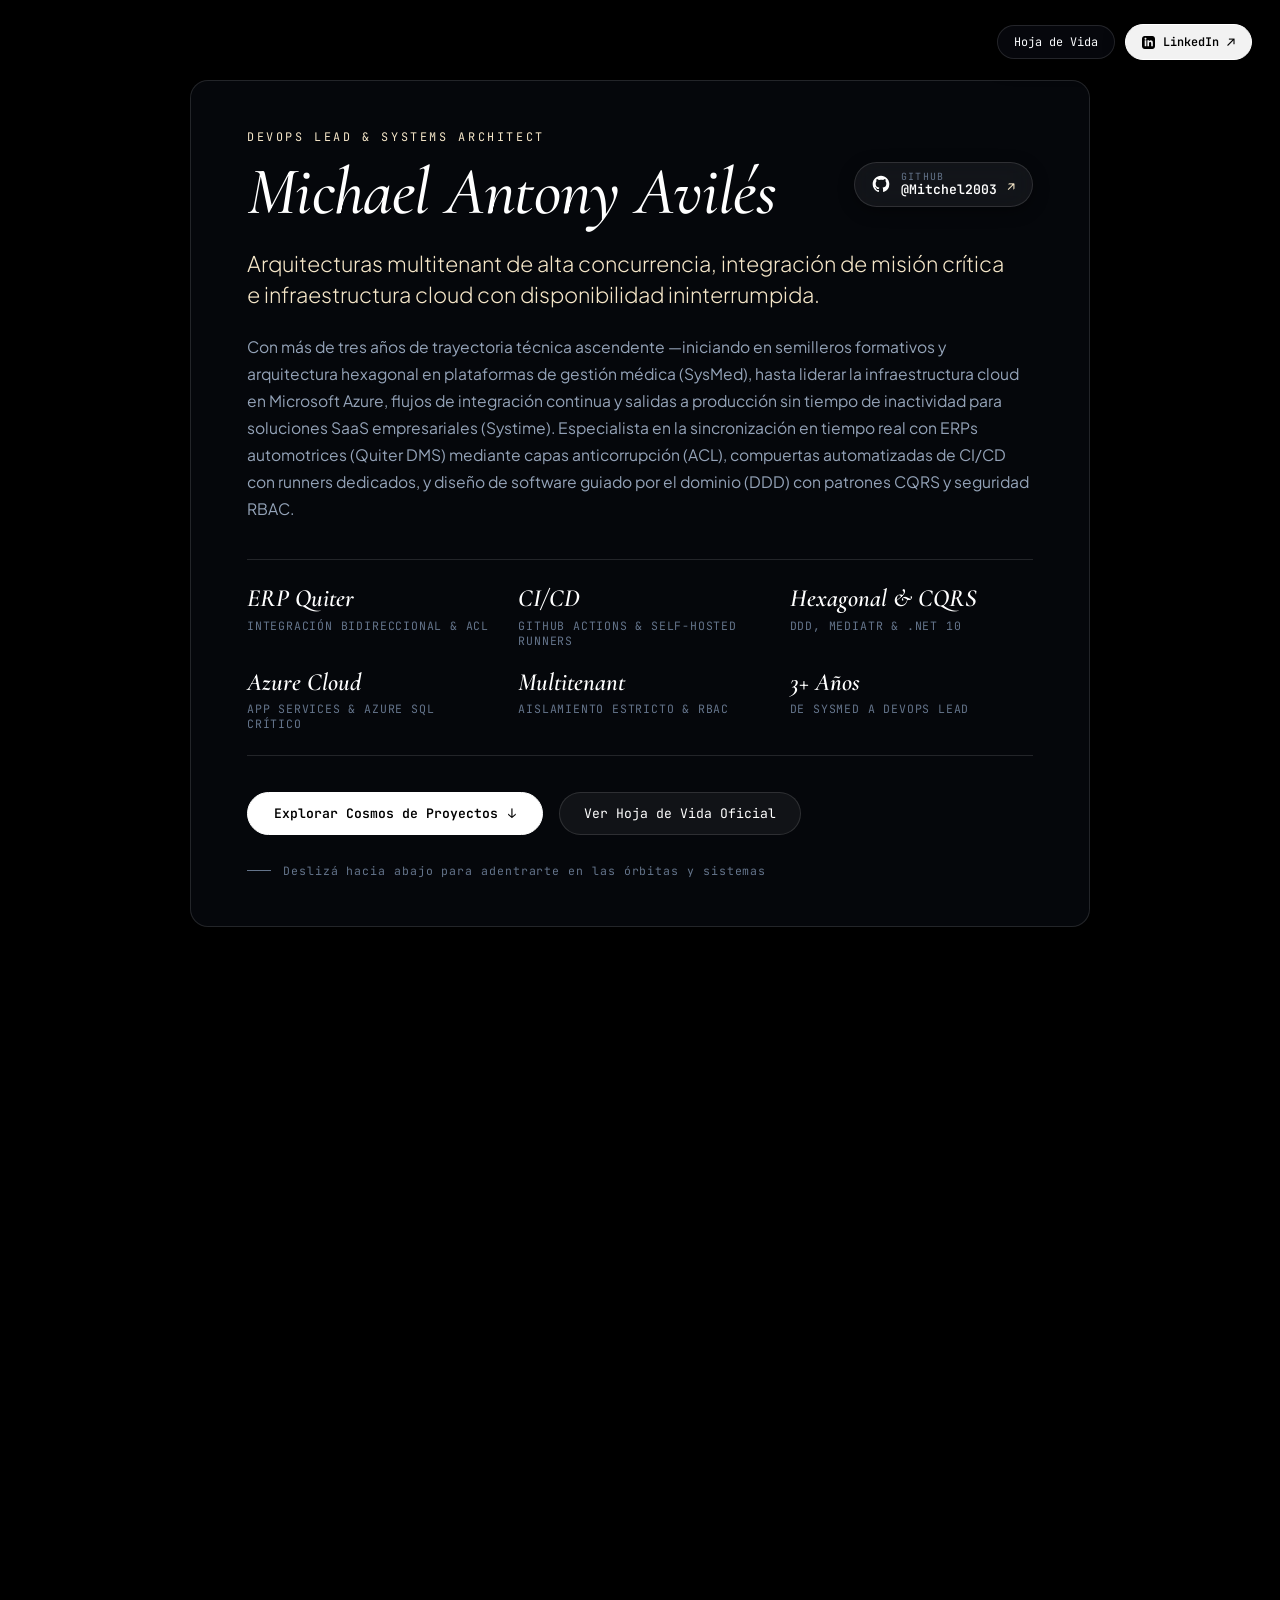
==== commit 47e9d213: "feat(cosmos): add dynamic comets, ambient planetary systems with moons, distant galaxies, cyber scro" ====
--- a/index.html
+++ b/index.html
@@ -28,12 +28,8 @@
   <div id="webgl-container"></div>
   <div class="cosmic-vignette"></div>
 
-  <!-- Floating Corner Action Controls (Audio, CV, LinkedIn) -->
+  <!-- Floating Corner Action Controls (CV, LinkedIn) -->
   <aside class="floating-top-actions" aria-label="Controles del sistema">
-    <button class="action-pill" id="sound-toggle" title="Activar/Silenciar Audio">
-      <span id="sound-icon">🔊</span>
-      <span id="sound-label">Audio: Off</span>
-    </button>
     <button class="action-pill btn-open-cv" title="Ver Hoja de Vida Completa">
       <span>Hoja de Vida</span>
     </button>
@@ -52,7 +48,7 @@
       <div class="profile-artistic">
         <div class="name-header-row">
           <div>
-            <span class="kicker-artistic">Ingeniero de Software & DevOps Lead</span>
+            <span class="kicker-artistic">DevOps Lead & Systems Architect</span>
             <h1 class="name-artistic">Michael Antony Avilés</h1>
           </div>
           <a href="https://github.com/Mitchel2003" target="_blank" rel="noopener noreferrer" class="github-profile-badge" title="Visitar GitHub @Mitchel2003">
@@ -67,36 +63,38 @@
           </a>
         </div>
         <p class="subtitle-artistic">
-          Arquitecturas multitenant, infraestructura en la nube y sistemas donde la confiabilidad absoluta es innegociable.
+          Arquitecturas multitenant de alta concurrencia, integración de misión crítica e infraestructura cloud con disponibilidad ininterrumpida.
         </p>
 
         <p class="narrative-text">
-          Con más de tres años de trayectoria técnica ascendente —desde semilleros formativos y arquitectura hexagonal 
-          hasta la dirección de infraestructura cloud en Microsoft Azure y salidas a producción sin interrupciones. 
-          Especializado en la sincronización en tiempo real con ERPs automotrices (Quiter DMS), compuertas CI/CD automatizadas 
-          con runners self-hosted y soluciones multitenant blindadas con control de acceso RBAC.
+          Con más de tres años de trayectoria técnica ascendente —iniciando en semilleros formativos y arquitectura hexagonal en plataformas de gestión médica (SysMed), hasta liderar la infraestructura cloud en Microsoft Azure, flujos de integración continua y salidas a producción sin tiempo de inactividad para soluciones SaaS empresariales (Systime). Especialista en la sincronización en tiempo real con ERPs automotrices (Quiter DMS) mediante capas anticorrupción (ACL), compuertas automatizadas de CI/CD con runners dedicados, y diseño de software guiado por el dominio (DDD) con patrones CQRS y seguridad RBAC.
         </p>
 
-        <!-- Floating Architectural Metrics -->
+        <!-- Floating Architectural Highlights (6 Core Pillars) -->
         <div class="metrics-row">
           <div class="metric-item">
-            <span class="metric-num">3+</span>
-            <span class="metric-label">Años de Evolución en Sistemas</span>
-          </div>
-          <div class="metric-divider"></div>
-          <div class="metric-item">
-            <span class="metric-num">Azure SQL</span>
-            <span class="metric-label">Infraestructura Crítica en Producción</span>
-          </div>
-          <div class="metric-divider"></div>
-          <div class="metric-item">
-            <span class="metric-num">Quiter DMS</span>
-            <span class="metric-label">Sincronización ERP Bidireccional</span>
-          </div>
-          <div class="metric-divider"></div>
-          <div class="metric-item">
-            <span class="metric-num">Hexagonal</span>
-            <span class="metric-label">DDD, TypeScript & .NET 10</span>
+            <span class="metric-num">ERP Quiter</span>
+            <span class="metric-label">Integración Bidireccional & ACL</span>
+          </div>
+          <div class="metric-item">
+            <span class="metric-num">CI/CD</span>
+            <span class="metric-label">GitHub Actions & Self-Hosted Runners</span>
+          </div>
+          <div class="metric-item">
+            <span class="metric-num">Hexagonal & CQRS</span>
+            <span class="metric-label">DDD, MediatR & .NET 10</span>
+          </div>
+          <div class="metric-item">
+            <span class="metric-num">Azure Cloud</span>
+            <span class="metric-label">App Services & Azure SQL Crítico</span>
+          </div>
+          <div class="metric-item">
+            <span class="metric-num">Multitenant</span>
+            <span class="metric-label">Aislamiento Estricto & RBAC</span>
+          </div>
+          <div class="metric-item">
+            <span class="metric-num">3+ Años</span>
+            <span class="metric-label">De SysMed a DevOps Lead</span>
           </div>
         </div>
 
--- a/css/style.css
+++ b/css/style.css
@@ -37,6 +37,34 @@
   color-scheme: dark;
 }
 
+/* Custom Technological Cyber-Cosmic Scrollbar */
+::-webkit-scrollbar {
+  width: 5px;
+  height: 5px;
+}
+
+::-webkit-scrollbar-track {
+  background: rgba(0, 0, 0, 0.7);
+  border-left: 1px solid rgba(255, 255, 255, 0.05);
+}
+
+::-webkit-scrollbar-thumb {
+  background: linear-gradient(180deg, rgba(0, 245, 255, 0.65), rgba(139, 92, 246, 0.75));
+  border-radius: 9999px;
+  box-shadow: 0 0 10px rgba(0, 245, 255, 0.4);
+  transition: background 0.2s ease, box-shadow 0.2s ease;
+}
+
+::-webkit-scrollbar-thumb:hover {
+  background: linear-gradient(180deg, rgba(0, 245, 255, 0.95), rgba(168, 85, 247, 0.95));
+  box-shadow: 0 0 16px rgba(0, 245, 255, 0.85);
+}
+
+* {
+  scrollbar-width: thin;
+  scrollbar-color: rgba(0, 245, 255, 0.5) rgba(0, 0, 0, 0.7);
+}
+
 body.cosmos-artistic-mode {
   background-color: var(--bg-pure);
   color: var(--text-main);
@@ -267,17 +295,28 @@
   max-width: 820px;
 }
 
-/* Floating Architectural Metrics (Delicate hairline design) */
+/* Floating Architectural Metrics (6 Pillars, Responsive Grid) */
 .metrics-row {
-  display: flex;
-  flex-wrap: wrap;
-  align-items: center;
-  justify-content: space-between;
+  display: grid;
+  grid-template-columns: repeat(3, 1fr);
+  gap: 20px 28px;
   border-top: 1px solid var(--border-delicate);
   border-bottom: 1px solid var(--border-delicate);
-  padding: 20px 0;
+  padding: 24px 0;
   margin-bottom: 36px;
-  gap: 16px;
+}
+
+@media (max-width: 768px) {
+  .metrics-row {
+    grid-template-columns: repeat(2, 1fr);
+    gap: 16px 20px;
+  }
+}
+
+@media (max-width: 480px) {
+  .metrics-row {
+    grid-template-columns: 1fr;
+  }
 }
 
 .metric-item {
@@ -288,9 +327,10 @@
 .metric-num {
   font-family: var(--font-serif);
   font-style: italic;
-  font-size: 1.65rem;
+  font-size: 1.55rem;
   color: #ffffff;
   font-weight: 600;
+  line-height: 1.2;
 }
 
 .metric-label {
@@ -298,14 +338,8 @@
   font-size: 0.72rem;
   color: var(--text-muted);
   text-transform: uppercase;
-  letter-spacing: 0.08em;
-  margin-top: 2px;
-}
-
-.metric-divider {
-  width: 1px;
-  height: 36px;
-  background-color: var(--border-delicate);
+  letter-spacing: 0.07em;
+  margin-top: 4px;
 }
 
 .artistic-actions {
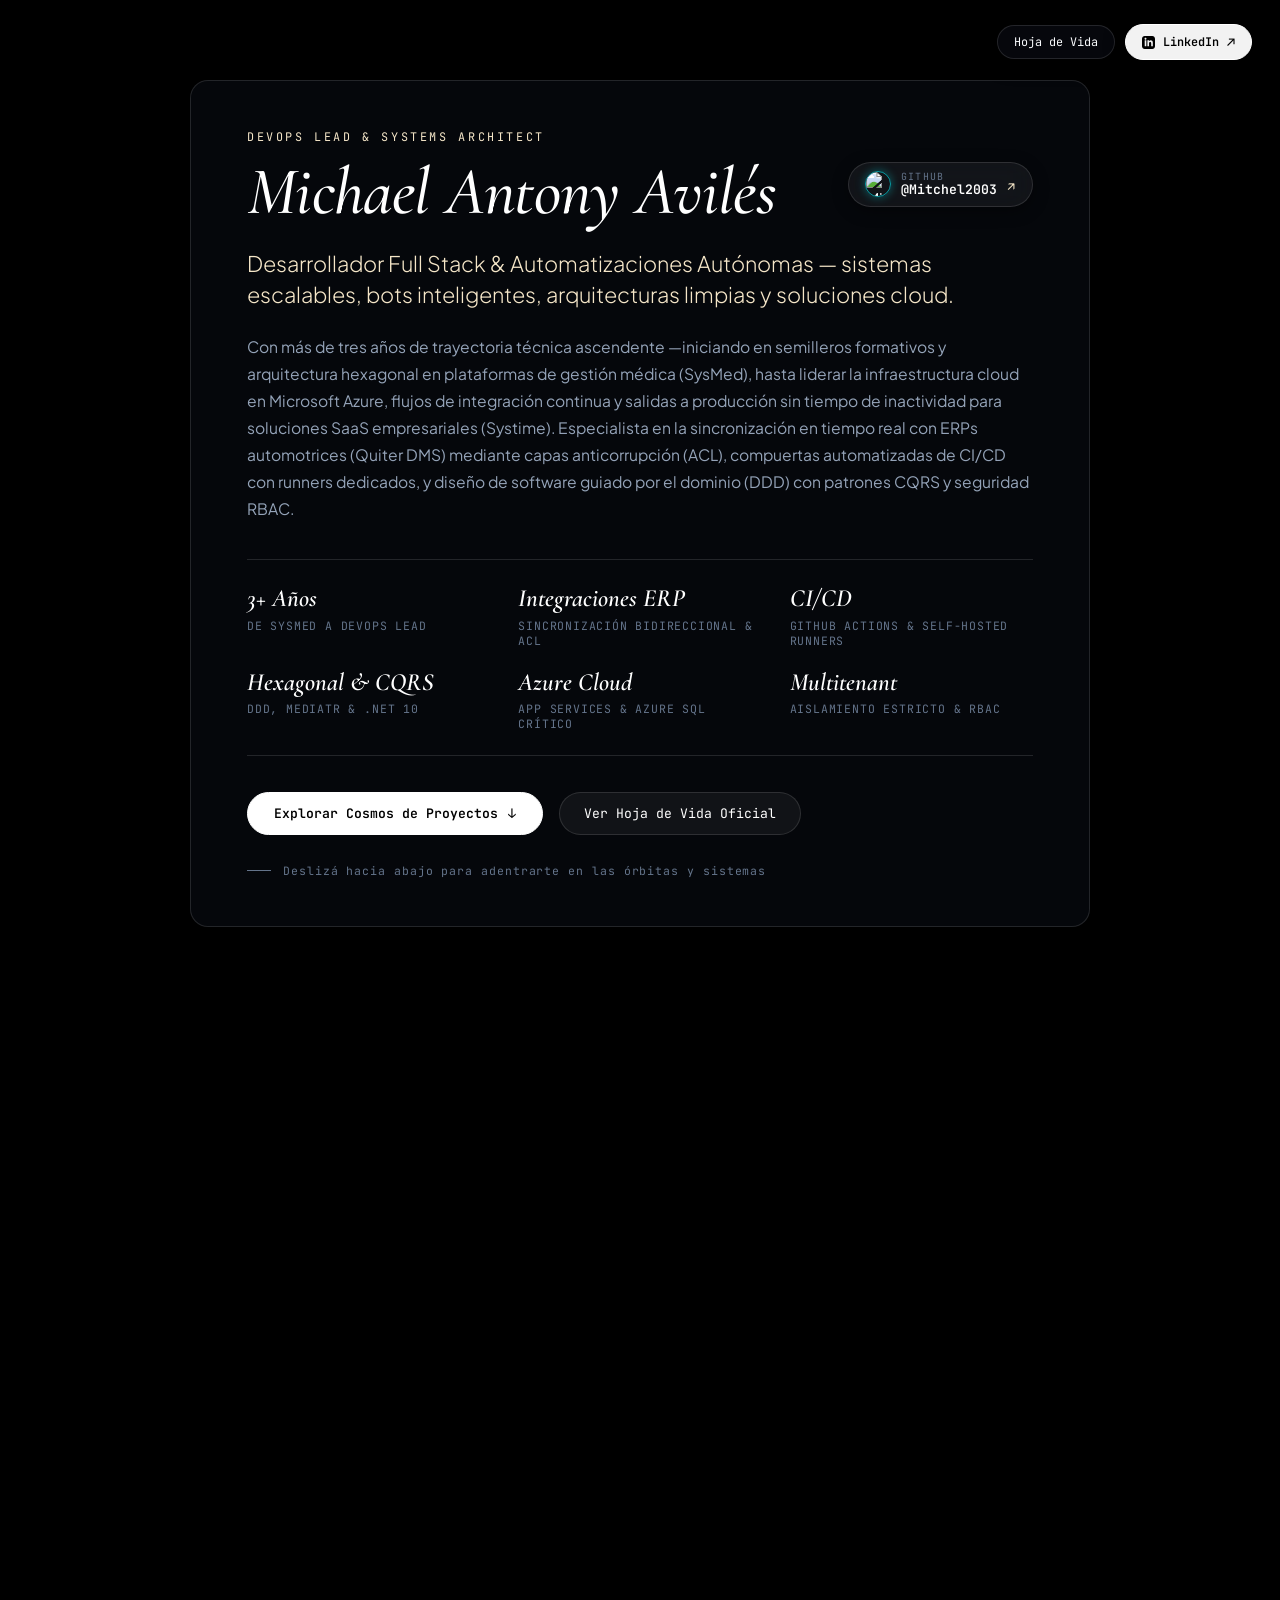
==== commit 46881c5c: "feat(cosmos): display github profile avatar, refine presentation subtitle, reorder core pillars and " ====
--- a/index.html
+++ b/index.html
@@ -52,9 +52,7 @@
             <h1 class="name-artistic">Michael Antony Avilés</h1>
           </div>
           <a href="https://github.com/Mitchel2003" target="_blank" rel="noopener noreferrer" class="github-profile-badge" title="Visitar GitHub @Mitchel2003">
-            <svg width="20" height="20" viewBox="0 0 24 24" fill="currentColor">
-              <path fill-rule="evenodd" clip-rule="evenodd" d="M12 2C6.477 2 2 6.484 2 12.017c0 4.425 2.865 8.18 6.839 9.504.5.092.682-.217.682-.483 0-.237-.008-.868-.013-1.703-2.782.605-3.369-1.343-3.369-1.343-.454-1.158-1.11-1.466-1.11-1.466-.908-.62.069-.608.069-.608 1.003.07 1.53 1.032 1.53 1.032.892 1.53 2.341 1.088 2.91.832.092-.647.35-1.088.636-1.338-2.22-.253-4.555-1.113-4.555-4.951 0-1.093.39-1.988 1.029-2.688-.103-.253-.446-1.272.098-2.65 0 0 .84-.27 2.75 1.026A9.564 9.564 0 0112 6.844c.85.004 1.705.115 2.504.337 1.909-1.296 2.747-1.027 2.747-1.027.546 1.379.202 2.398.1 2.651.64.7 1.028 1.595 1.028 2.688 0 3.848-2.339 4.695-4.566 4.943.359.309.678.92.678 1.855 0 1.338-.012 2.419-.012 2.747 0 .268.18.58.688.482A10.019 10.019 0 0022 12.017C22 6.484 17.522 2 12 2z"/>
-            </svg>
+            <img src="https://avatars.githubusercontent.com/u/146449026?v=4" alt="Michael Antony Avilés" class="github-avatar-img">
             <div class="github-badge-text">
               <span class="github-label">GitHub</span>
               <span class="github-handle">@Mitchel2003</span>
@@ -63,7 +61,7 @@
           </a>
         </div>
         <p class="subtitle-artistic">
-          Arquitecturas multitenant de alta concurrencia, integración de misión crítica e infraestructura cloud con disponibilidad ininterrumpida.
+          Desarrollador Full Stack & Automatizaciones Autónomas — sistemas escalables, bots inteligentes, arquitecturas limpias y soluciones cloud.
         </p>
 
         <p class="narrative-text">
@@ -73,8 +71,12 @@
         <!-- Floating Architectural Highlights (6 Core Pillars) -->
         <div class="metrics-row">
           <div class="metric-item">
-            <span class="metric-num">ERP Quiter</span>
-            <span class="metric-label">Integración Bidireccional & ACL</span>
+            <span class="metric-num">3+ Años</span>
+            <span class="metric-label">De SysMed a DevOps Lead</span>
+          </div>
+          <div class="metric-item">
+            <span class="metric-num">Integraciones ERP</span>
+            <span class="metric-label">Sincronización Bidireccional & ACL</span>
           </div>
           <div class="metric-item">
             <span class="metric-num">CI/CD</span>
@@ -91,10 +93,6 @@
           <div class="metric-item">
             <span class="metric-num">Multitenant</span>
             <span class="metric-label">Aislamiento Estricto & RBAC</span>
-          </div>
-          <div class="metric-item">
-            <span class="metric-num">3+ Años</span>
-            <span class="metric-label">De SysMed a DevOps Lead</span>
           </div>
         </div>
 
--- a/css/style.css
+++ b/css/style.css
@@ -197,6 +197,16 @@
   box-shadow: 0 8px 24px rgba(255, 255, 255, 0.12);
 }
 
+.github-avatar-img {
+  width: 26px;
+  height: 26px;
+  border-radius: 50%;
+  object-fit: cover;
+  border: 1.5px solid rgba(0, 245, 255, 0.6);
+  box-shadow: 0 0 10px rgba(0, 245, 255, 0.35);
+  display: block;
+}
+
 .github-badge-text {
   display: flex;
   flex-direction: column;
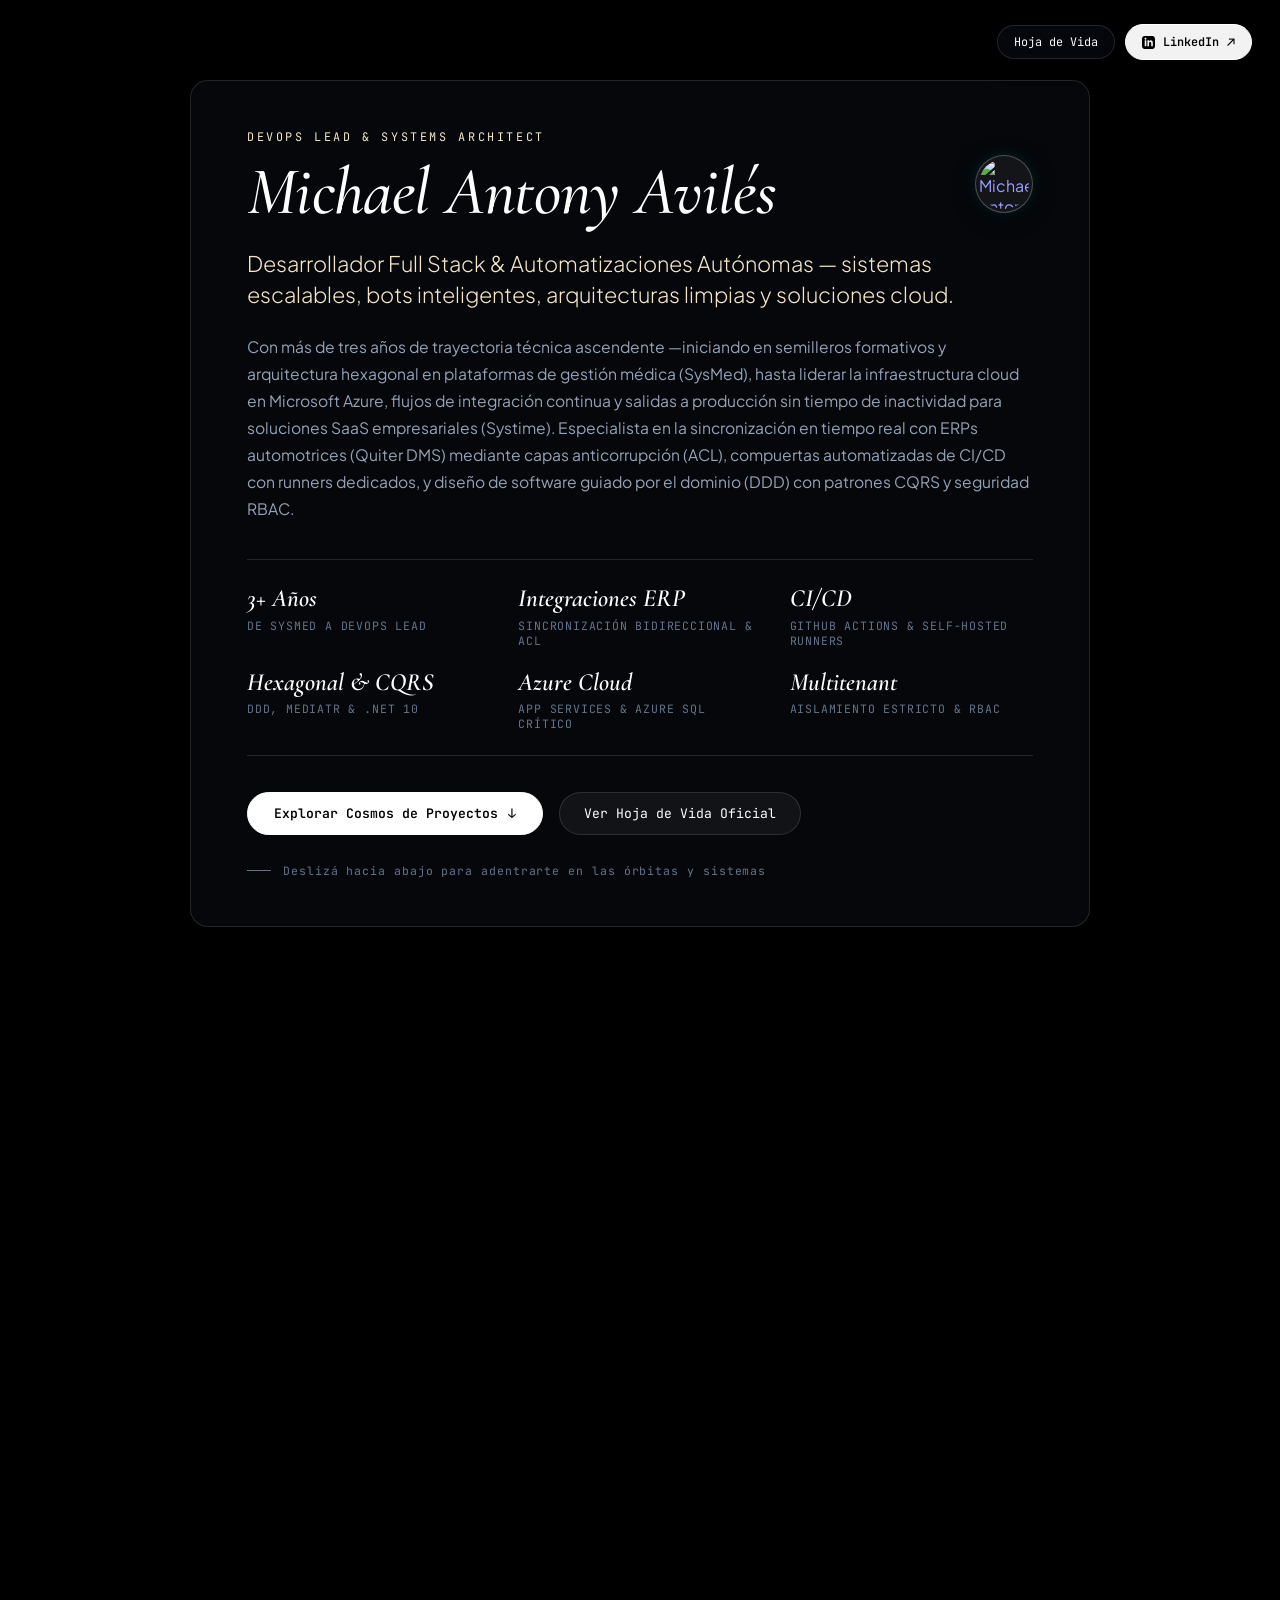
==== commit ea989e54: "feat(design): remove orbit pointer rings for pure floating emblems and set circular github avatar" ====
--- a/index.html
+++ b/index.html
@@ -51,13 +51,8 @@
             <span class="kicker-artistic">DevOps Lead & Systems Architect</span>
             <h1 class="name-artistic">Michael Antony Avilés</h1>
           </div>
-          <a href="https://github.com/Mitchel2003" target="_blank" rel="noopener noreferrer" class="github-profile-badge" title="Visitar GitHub @Mitchel2003">
-            <img src="https://avatars.githubusercontent.com/u/146449026?v=4" alt="Michael Antony Avilés" class="github-avatar-img">
-            <div class="github-badge-text">
-              <span class="github-label">GitHub</span>
-              <span class="github-handle">@Mitchel2003</span>
-            </div>
-            <span class="github-arrow">↗</span>
+          <a href="https://github.com/Mitchel2003" target="_blank" rel="noopener noreferrer" class="github-avatar-circle" title="GitHub @Mitchel2003">
+            <img src="https://avatars.githubusercontent.com/u/146449026?v=4" alt="Michael Antony Avilés" class="github-avatar-circle-img" width="56" height="56">
           </a>
         </div>
         <p class="subtitle-artistic">
@@ -148,10 +143,13 @@
     </div>
 
     <div class="dossier-footer">
-      <a href="#" target="_blank" rel="noopener noreferrer" class="dossier-btn-main" id="dossier-link">
-        <span>Ir al Proyecto / Repositorio</span>
-        <span>↗</span>
-      </a>
+      <div class="dossier-actions-primary">
+        <a href="#" target="_blank" rel="noopener noreferrer" class="dossier-btn-main" id="dossier-link">
+          <span id="dossier-link-text">Visualizar Proyecto en Vivo</span>
+          <span>↗</span>
+        </a>
+        <span class="dossier-secondary-badge" id="dossier-secondary-badge" style="display: none;"></span>
+      </div>
       <button class="dossier-btn-sub btn-open-cv">
         <span>Ficha en CV</span>
       </button>
@@ -174,10 +172,10 @@
 
       <div class="constellation-divider"></div>
 
-      <button class="constellation-node core-node" data-target="sysmed-v2" data-orbit="NÚCLEO" data-name="Sysmed v2" data-tech="TypeScript / Node.js" title="Sysmed v2 (Proyecto Núcleo)">
+      <button class="constellation-node core-node" data-target="sysmed-v2" data-orbit="NÚCLEO" data-name="Sysmed (v1 & v2)" data-tech="TypeScript / Node.js" title="Sysmed (v1 En Vivo • v2 Próximamente)">
         <img src="assets/icons/typescript.svg" alt="TypeScript" width="22" height="22" class="node-icon-img">
         <span class="node-core-ring"></span>
-        <span class="node-tooltip">Sysmed v2 (Núcleo)</span>
+        <span class="node-tooltip">Sysmed (Núcleo)</span>
       </button>
 
       <button class="constellation-node" data-target="systime" data-orbit="ÓRBITA I" data-name="Systime Enterprise" data-tech="C# / .NET 10" title="Systime Enterprise (C# / .NET 10)">
--- a/css/style.css
+++ b/css/style.css
@@ -163,79 +163,46 @@
   transform: translate(2px, -2px);
 }
 
-/* GitHub Profile Badge (Next to Name in Presentation) */
+/* GitHub Profile Avatar Circle (Next to Name in Presentation) */
 .name-header-row {
   display: flex;
-  align-items: flex-start;
+  align-items: center;
   justify-content: space-between;
   gap: 20px;
   margin-bottom: 8px;
   flex-wrap: wrap;
 }
 
-.github-profile-badge {
-  display: inline-flex;
-  align-items: center;
-  gap: 10px;
-  padding: 8px 16px;
-  background: rgba(255, 255, 255, 0.05);
-  backdrop-filter: blur(16px);
-  -webkit-backdrop-filter: blur(16px);
-  border: 1px solid var(--border-delicate);
-  border-radius: 9999px;
-  color: #ffffff;
+.github-avatar-circle {
+  display: flex;
+  align-items: center;
+  justify-content: center;
+  width: 58px;
+  height: 58px;
+  border-radius: 50%;
+  padding: 3px;
+  background: rgba(255, 255, 255, 0.06);
+  border: 1.5px solid rgba(255, 255, 255, 0.25);
+  box-shadow: 0 4px 20px rgba(0, 0, 0, 0.6), 0 0 14px rgba(0, 245, 255, 0.15);
+  transition: all 0.3s cubic-bezier(0.16, 1, 0.3, 1);
   text-decoration: none;
-  transition: all 0.25s cubic-bezier(0.16, 1, 0.3, 1);
-  box-shadow: 0 4px 16px rgba(0, 0, 0, 0.4);
+  flex-shrink: 0;
   align-self: center;
-}
-
-.github-profile-badge:hover {
-  background: rgba(255, 255, 255, 0.14);
-  border-color: rgba(255, 255, 255, 0.35);
-  transform: translateY(-2px);
-  box-shadow: 0 8px 24px rgba(255, 255, 255, 0.12);
-}
-
-.github-avatar-img {
-  width: 26px;
-  height: 26px;
+  cursor: pointer;
+}
+
+.github-avatar-circle:hover {
+  transform: scale(1.1);
+  border-color: var(--cyan);
+  box-shadow: 0 0 24px rgba(0, 245, 255, 0.5), 0 8px 30px rgba(0, 0, 0, 0.8);
+}
+
+.github-avatar-circle-img {
+  width: 100%;
+  height: 100%;
   border-radius: 50%;
   object-fit: cover;
-  border: 1.5px solid rgba(0, 245, 255, 0.6);
-  box-shadow: 0 0 10px rgba(0, 245, 255, 0.35);
   display: block;
-}
-
-.github-badge-text {
-  display: flex;
-  flex-direction: column;
-  line-height: 1.15;
-}
-
-.github-label {
-  font-family: var(--font-mono);
-  font-size: 0.62rem;
-  color: var(--text-muted);
-  letter-spacing: 0.12em;
-  text-transform: uppercase;
-}
-
-.github-handle {
-  font-family: var(--font-mono);
-  font-size: 0.82rem;
-  font-weight: 600;
-  color: #ffffff;
-}
-
-.github-arrow {
-  font-size: 0.88rem;
-  color: var(--gold);
-  transition: transform 0.2s ease;
-}
-
-.github-profile-badge:hover .github-arrow {
-  transform: translate(2px, -2px);
 }
 
 /* Two-Phase Scroll Container */
@@ -599,10 +566,32 @@
   gap: 12px;
   border-top: 1px solid var(--border-delicate);
   padding-top: 18px;
+  align-items: flex-start;
+}
+
+.dossier-actions-primary {
+  flex: 1;
+  display: flex;
+  flex-direction: column;
+  gap: 8px;
+}
+
+.dossier-secondary-badge {
+  font-family: var(--font-mono);
+  font-size: 0.68rem;
+  color: var(--gold);
+  background: rgba(250, 204, 21, 0.08);
+  border: 1px solid rgba(250, 204, 21, 0.25);
+  border-radius: var(--radius-sm);
+  padding: 3px 8px;
+  display: inline-flex;
+  align-items: center;
+  align-self: flex-start;
+  letter-spacing: 0.06em;
 }
 
 .dossier-btn-main {
-  flex: 1;
+  width: 100%;
   font-family: var(--font-mono);
   font-size: 0.78rem;
   padding: 10px 16px;
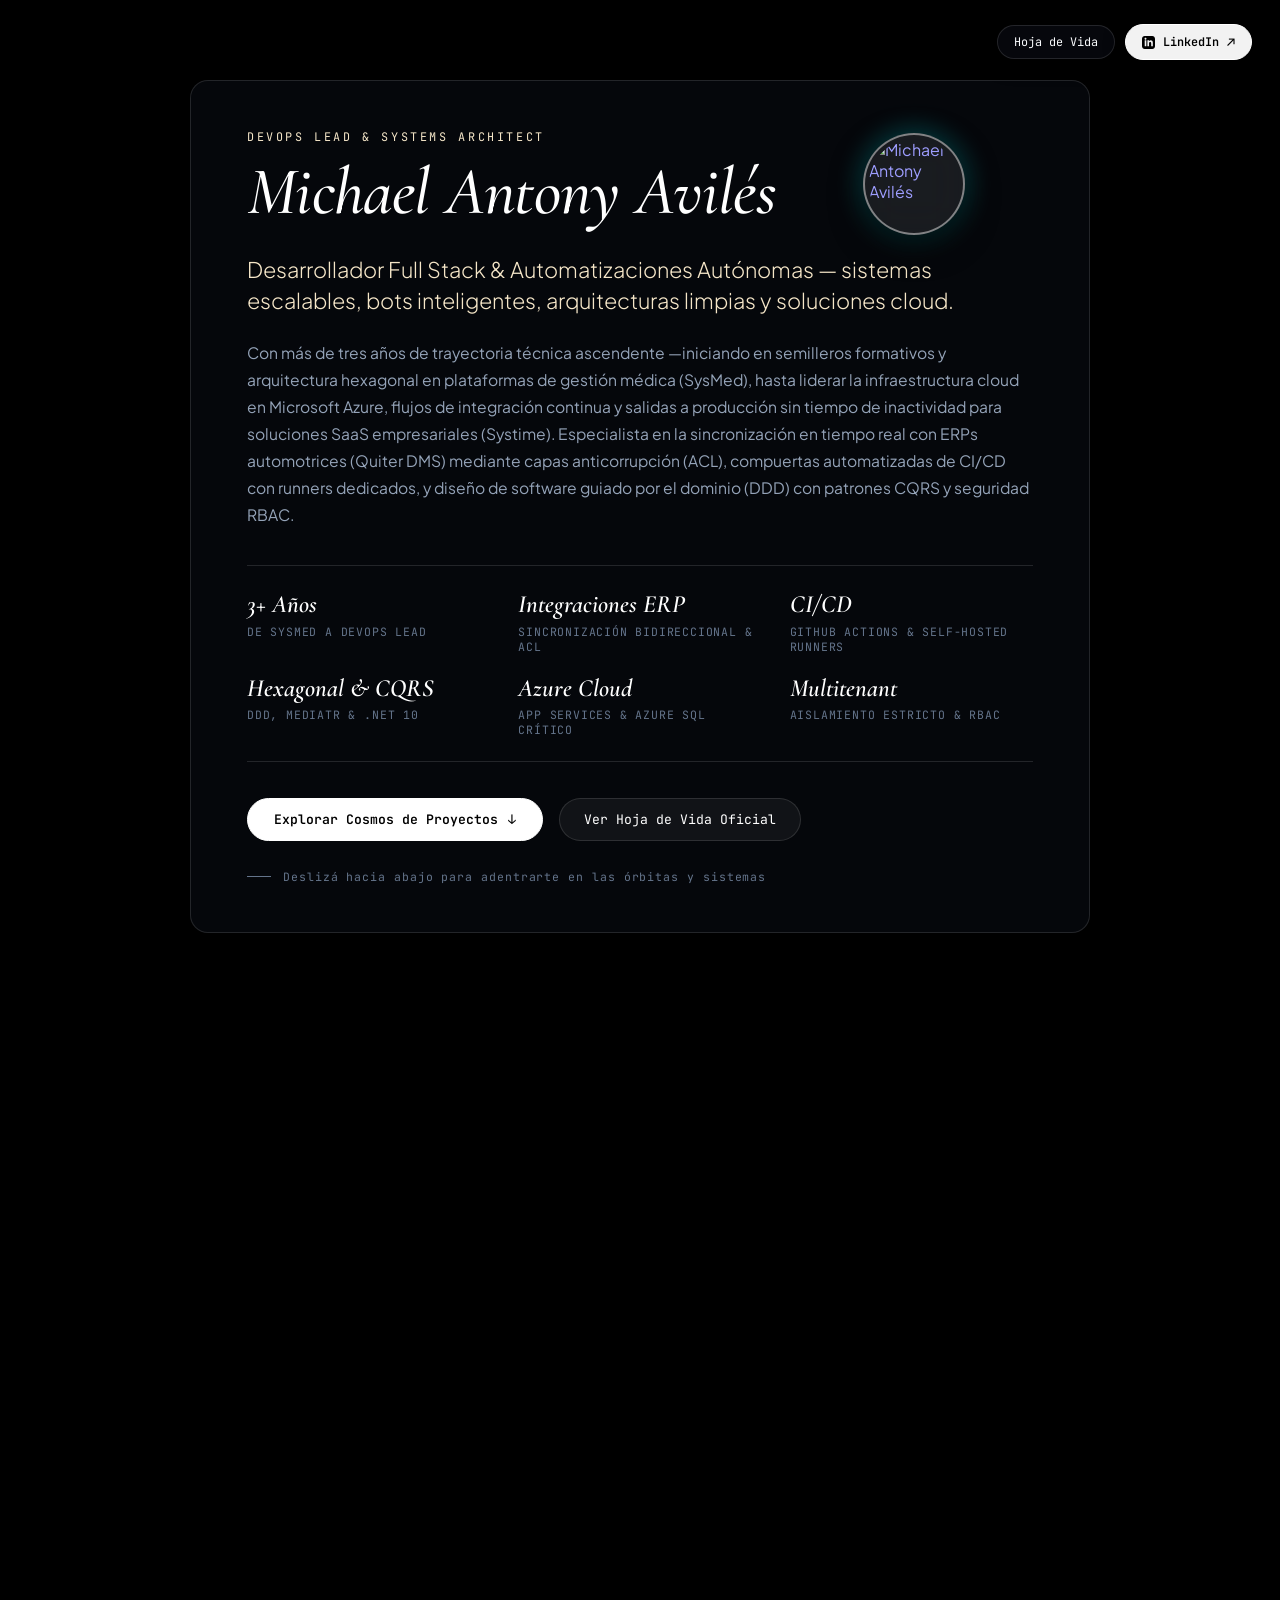
==== commit 1854e797: "feat(design): enlarge github avatar and center between name and right border" ====
--- a/index.html
+++ b/index.html
@@ -47,13 +47,15 @@
     <section class="section-presentation" id="sec-presentation">
       <div class="profile-artistic">
         <div class="name-header-row">
-          <div>
+          <div class="name-header-left">
             <span class="kicker-artistic">DevOps Lead & Systems Architect</span>
             <h1 class="name-artistic">Michael Antony Avilés</h1>
           </div>
-          <a href="https://github.com/Mitchel2003" target="_blank" rel="noopener noreferrer" class="github-avatar-circle" title="GitHub @Mitchel2003">
-            <img src="https://avatars.githubusercontent.com/u/146449026?v=4" alt="Michael Antony Avilés" class="github-avatar-circle-img" width="56" height="56">
-          </a>
+          <div class="github-avatar-center-wrapper">
+            <a href="https://github.com/Mitchel2003" target="_blank" rel="noopener noreferrer" class="github-avatar-circle" title="GitHub @Mitchel2003">
+              <img src="https://avatars.githubusercontent.com/u/146449026?v=4" alt="Michael Antony Avilés" class="github-avatar-circle-img" width="88" height="88">
+            </a>
+          </div>
         </div>
         <p class="subtitle-artistic">
           Desarrollador Full Stack & Automatizaciones Autónomas — sistemas escalables, bots inteligentes, arquitecturas limpias y soluciones cloud.
@@ -112,7 +114,7 @@
     <section class="section-cosmos" id="sec-cosmos">
       <div class="cosmos-title-overlay" id="cosmos-badge">
         <span class="cosmos-kicker">Órbitas Tecnológicas</span>
-        <h2 class="cosmos-heading">Sistemas Alrededor de la Singularidad</h2>
+        <h2 class="cosmos-heading">Constelación de Sistemas & Proyectos</h2>
         <p class="cosmos-subtext">Hacé click en cualquier tecnología o arrastrá para navegar en 360°.</p>
       </div>
     </section>
--- a/css/style.css
+++ b/css/style.css
@@ -163,38 +163,48 @@
   transform: translate(2px, -2px);
 }
 
-/* GitHub Profile Avatar Circle (Next to Name in Presentation) */
+/* GitHub Profile Avatar Circle (Centered between Name and Right Border) */
 .name-header-row {
   display: flex;
   align-items: center;
-  justify-content: space-between;
+  margin-bottom: 14px;
   gap: 20px;
-  margin-bottom: 8px;
-  flex-wrap: wrap;
+}
+
+.name-header-left {
+  flex-shrink: 0;
+}
+
+.github-avatar-center-wrapper {
+  flex: 1;
+  display: flex;
+  justify-content: center;
+  align-items: center;
 }
 
 .github-avatar-circle {
   display: flex;
   align-items: center;
   justify-content: center;
-  width: 58px;
-  height: 58px;
+  width: clamp(84px, 9.5vw, 102px);
+  height: clamp(84px, 9.5vw, 102px);
   border-radius: 50%;
-  padding: 3px;
-  background: rgba(255, 255, 255, 0.06);
-  border: 1.5px solid rgba(255, 255, 255, 0.25);
-  box-shadow: 0 4px 20px rgba(0, 0, 0, 0.6), 0 0 14px rgba(0, 245, 255, 0.15);
-  transition: all 0.3s cubic-bezier(0.16, 1, 0.3, 1);
+  padding: 4px;
+  background: rgba(255, 255, 255, 0.08);
+  backdrop-filter: blur(20px);
+  -webkit-backdrop-filter: blur(20px);
+  border: 2px solid rgba(255, 255, 255, 0.45);
+  box-shadow: 0 10px 32px rgba(0, 0, 0, 0.75), 0 0 28px rgba(0, 245, 255, 0.35);
+  transition: all 0.35s cubic-bezier(0.16, 1, 0.3, 1);
   text-decoration: none;
   flex-shrink: 0;
-  align-self: center;
   cursor: pointer;
 }
 
 .github-avatar-circle:hover {
-  transform: scale(1.1);
+  transform: scale(1.12);
   border-color: var(--cyan);
-  box-shadow: 0 0 24px rgba(0, 245, 255, 0.5), 0 8px 30px rgba(0, 0, 0, 0.8);
+  box-shadow: 0 0 38px rgba(0, 245, 255, 0.7), 0 14px 44px rgba(0, 0, 0, 0.95);
 }
 
 .github-avatar-circle-img {
@@ -203,6 +213,17 @@
   border-radius: 50%;
   object-fit: cover;
   display: block;
+}
+
+@media (max-width: 820px) {
+  .name-header-row {
+    flex-wrap: wrap;
+  }
+  .github-avatar-center-wrapper {
+    justify-content: flex-start;
+    margin-top: 10px;
+    width: 100%;
+  }
 }
 
 /* Two-Phase Scroll Container */
